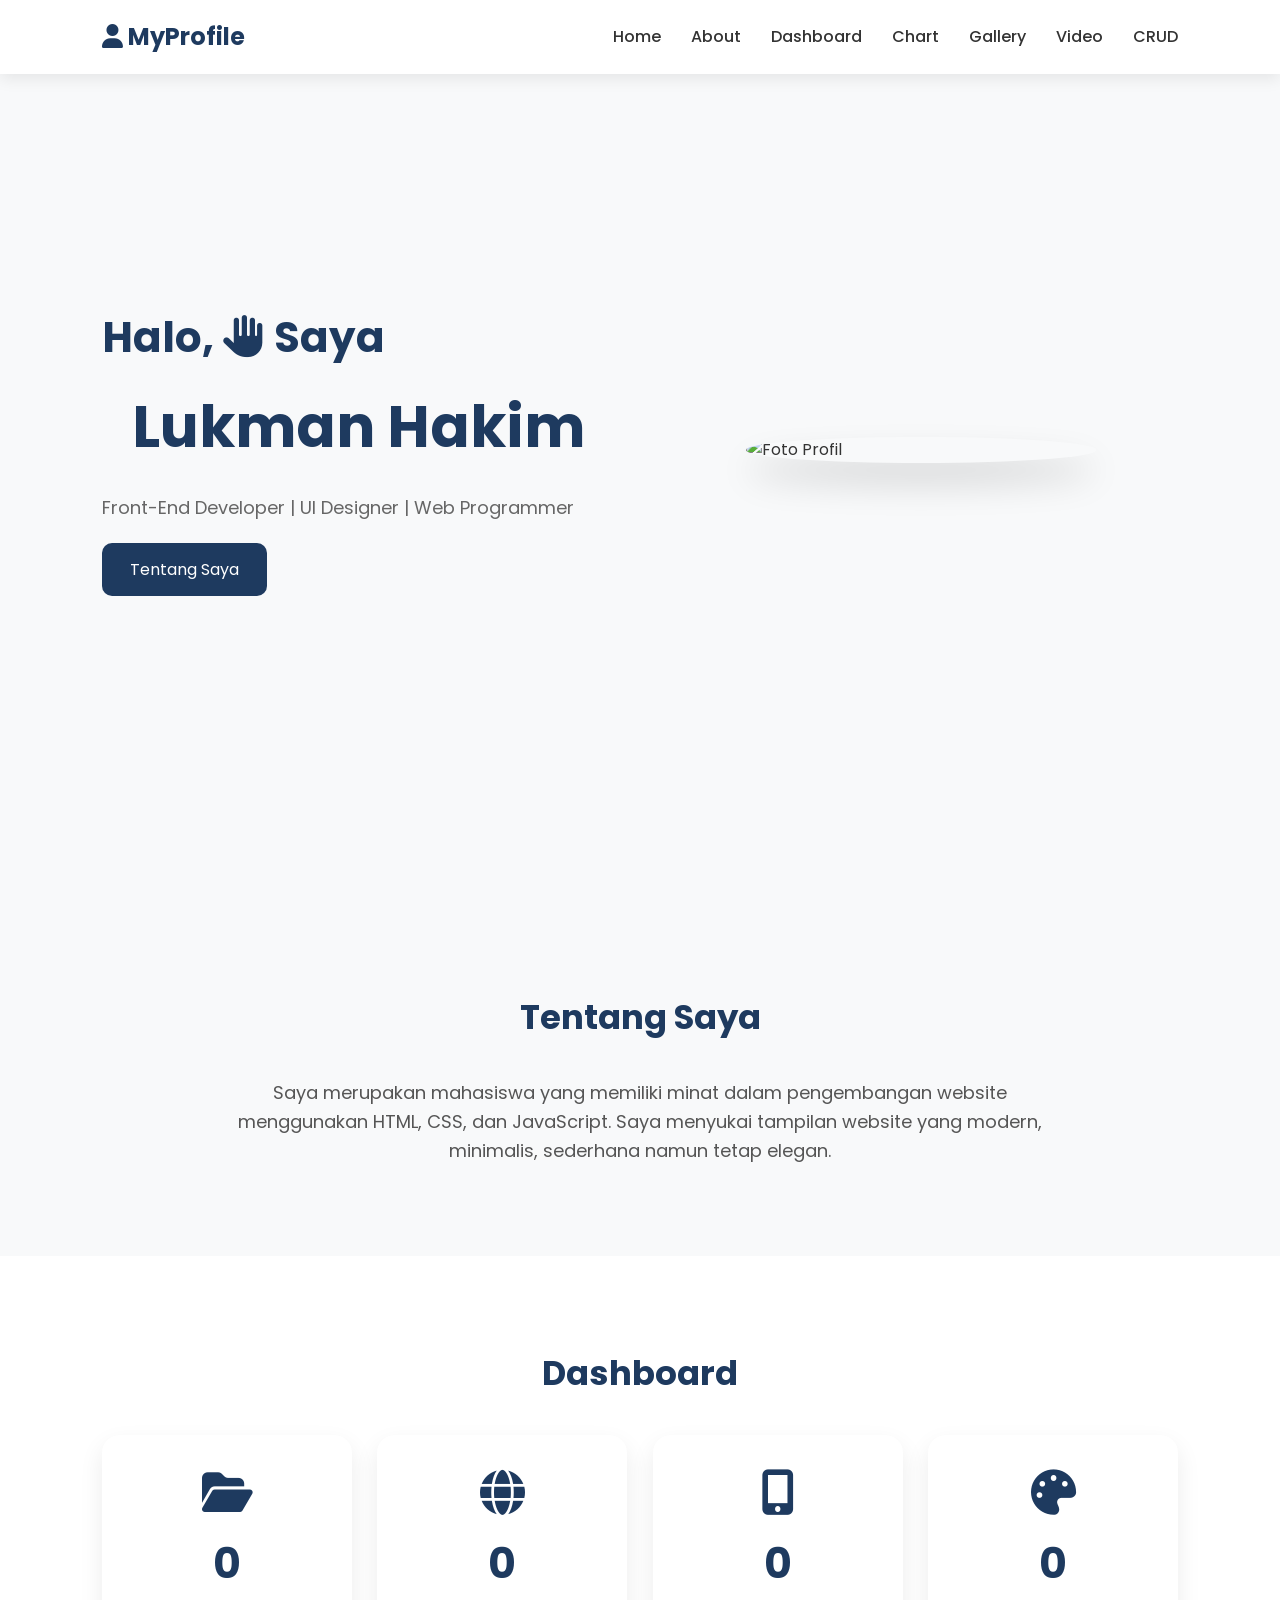
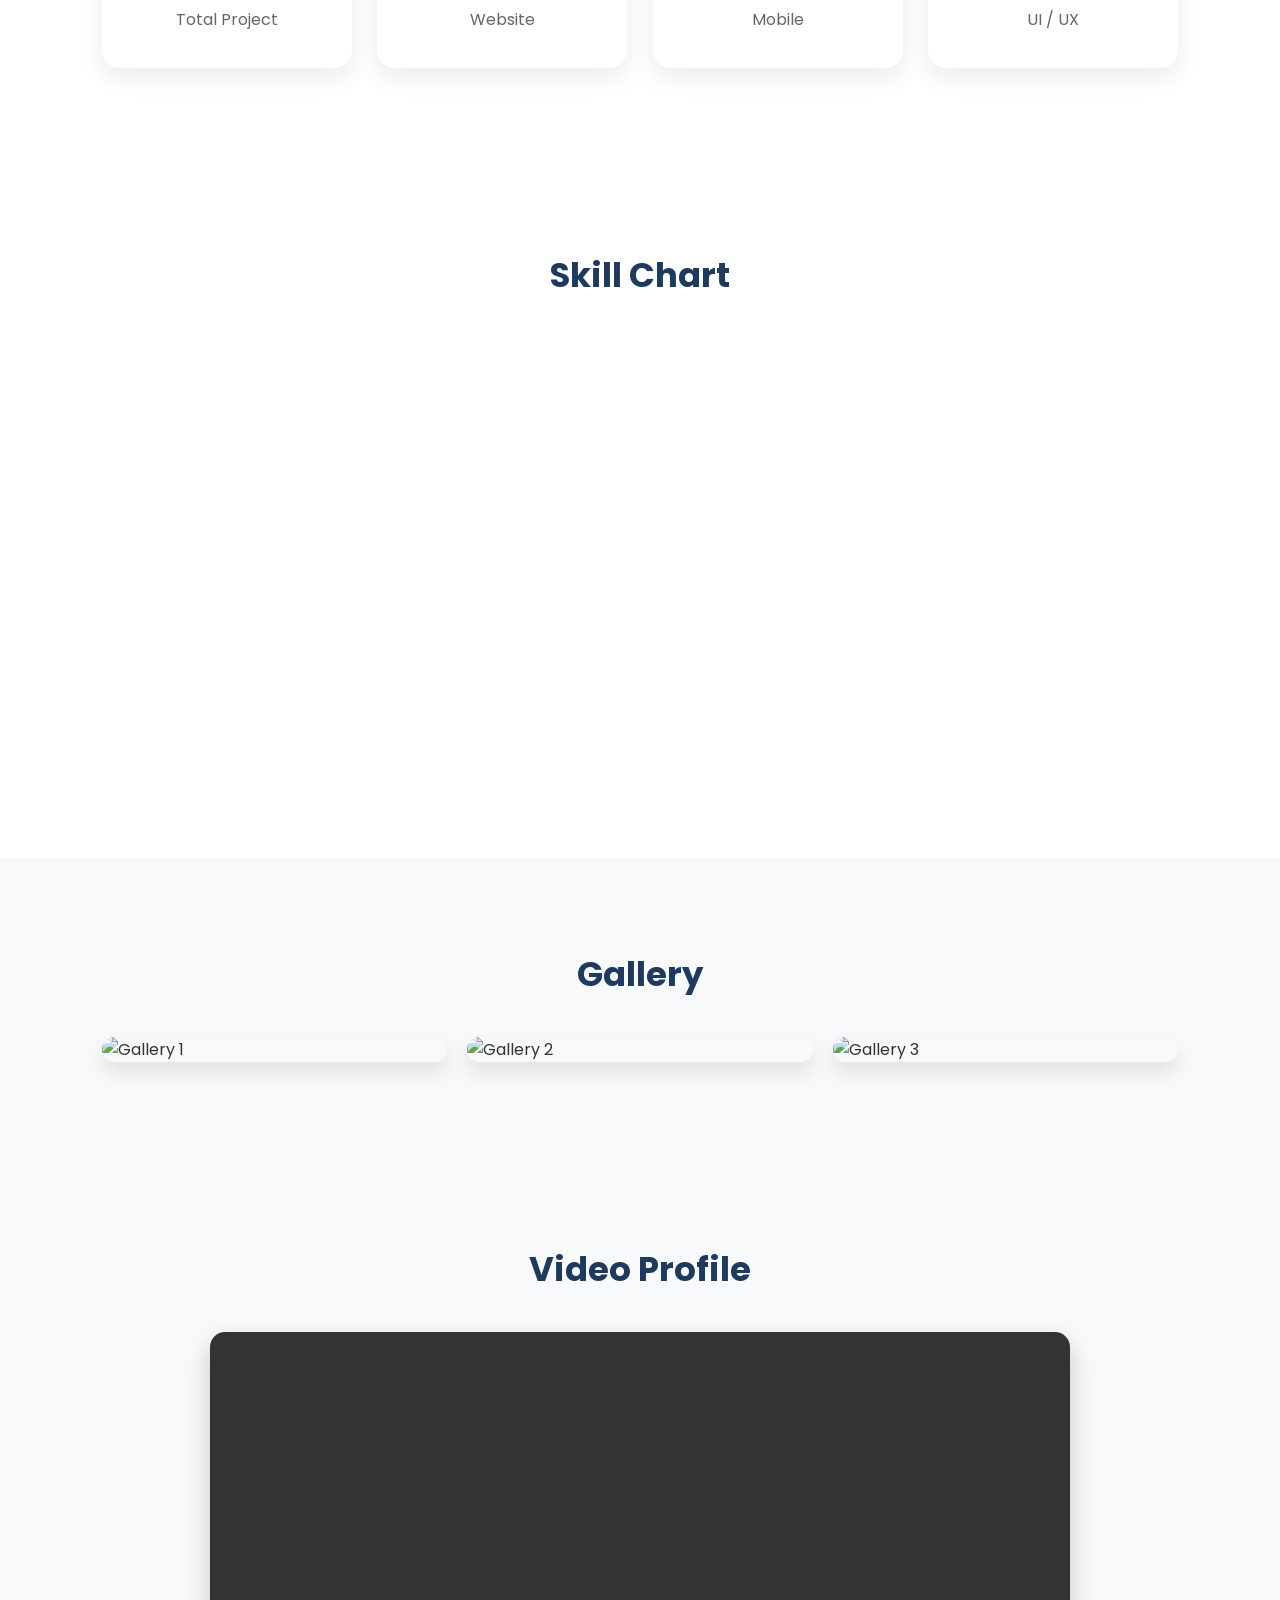
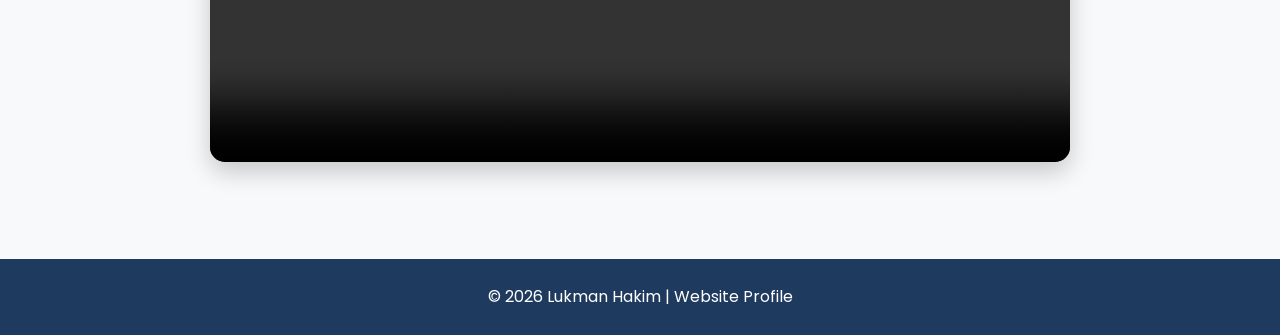
==== index.html @ d96bf718 "perubahan 2" ====
<!doctype html>
<html lang="id">
  <head>
    <meta charset="UTF-8" />
    <meta name="viewport" content="width=device-width, initial-scale=1.0" />

    <title>Website Profile | Lukman Hakim</title>

    <!-- Google Font -->
    <link href="https://fonts.googleapis.com/css2?family=Poppins:wght@300;400;500;600;700&display=swap" rel="stylesheet" />

    <!-- Font Awesome -->
    <link rel="stylesheet" href="https://cdnjs.cloudflare.com/ajax/libs/font-awesome/6.5.2/css/all.min.css" />

    <!-- CSS -->
    <link rel="stylesheet" href="css/style.css" />

    <!-- AOS CSS -->
    <link rel="stylesheet" href="https://unpkg.com/aos@2.3.4/dist/aos.css" />
  </head>

  <body>
    <!-- ================= NAVBAR ================= -->

    <header>
      <nav class="navbar">
        <div class="logo">
          <h2>
            <i class="fa-solid fa-user"></i>
            MyProfile
          </h2>
        </div>

        <ul class="menu">
          <li><a href="#home">Home</a></li>
          <li><a href="#about">About</a></li>
          <li><a href="#dashboard">Dashboard</a></li>
          <li><a href="#chart">Chart</a></li>
          <li><a href="#gallery">Gallery</a></li>
          <li><a href="#video">Video</a></li>
          <li><a href="crud.html">CRUD</a></li>
        </ul>
      </nav>
    </header>

    <!-- ================= HERO ================= -->

    <section id="home" class="hero">
      <div class="hero-text" data-aos="fade-right">
        <h1>
          Halo,
          <i class="fa-solid fa-hand"></i>
          Saya
        </h1>

        <h2>Lukman Hakim</h2>

        <p>Front-End Developer | UI Designer | Web Programmer</p>

        <a href="#about" class="btn"> Tentang Saya </a>
      </div>

      <div class="hero-image" data-aos="fade-left">
        <img src="img/profile.jpg" alt="Foto Profil" />
      </div>
    </section>

    <!-- ================= ABOUT ================= -->

    <section id="about" class="about" data-aos="fade-up">
      <h2>Tentang Saya</h2>

      <p>Saya merupakan mahasiswa yang memiliki minat dalam pengembangan website menggunakan HTML, CSS, dan JavaScript. Saya menyukai tampilan website yang modern, minimalis, sederhana namun tetap elegan.</p>
    </section>

    <!-- ================= DASHBOARD ================= -->

    <section id="dashboard" class="dashboard">
      <h2 data-aos="fade-up">Dashboard</h2>

      <div class="card-container">
        <div class="card" data-aos="flip-left" data-aos-delay="100">
          <i class="fa-solid fa-folder-open"></i>

          <h3 id="totalProject">0</h3>

          <p>Total Project</p>
        </div>

        <div class="card" data-aos="flip-left" data-aos-delay="200">
          <i class="fa-solid fa-globe"></i>

          <h3 id="websiteProject">0</h3>

          <p>Website</p>
        </div>

        <div class="card" data-aos="flip-left" data-aos-delay="300">
          <i class="fa-solid fa-mobile-screen-button"></i>

          <h3 id="mobileProject">0</h3>

          <p>Mobile</p>
        </div>

        <div class="card" data-aos="flip-left" data-aos-delay="400">
          <i class="fa-solid fa-palette"></i>

          <h3 id="uiuxProject">0</h3>

          <p>UI / UX</p>
        </div>
      </div>
    </section>

    <!-- ================= CHART ================= -->

    <section id="chart" class="chart" data-aos="zoom-in">
      <h2>Skill Chart</h2>

      <div class="chart-container">
        <canvas id="myChart"></canvas>
      </div>
    </section>

    <!-- ================= GALLERY ================= -->

    <section id="gallery" class="gallery" data-aos="fade-up">
      <h2>Gallery</h2>

      <div class="gallery-container">
        <img src="img/profile.jpg" alt="Gallery 1" data-aos="zoom-in" data-aos-delay="100" />

        <img src="img/profile.jpg" alt="Gallery 2" data-aos="zoom-in" data-aos-delay="250" />

        <img src="img/profile.jpg" alt="Gallery 3" data-aos="zoom-in" data-aos-delay="400" />
      </div>
    </section>

    <!-- ================= VIDEO ================= -->

    <section id="video" class="video" data-aos="fade-left">
      <h2>Video Profile</h2>

      <video controls>
        <source src="video/profile.mp4" type="video/mp4" />

        Browser Anda tidak mendukung video.
      </video>
    </section>

    <!-- ================= FOOTER ================= -->

    <footer>
      <p>© 2026 Lukman Hakim | Website Profile</p>
    </footer>

    <!-- ================= JAVASCRIPT ================= -->

    <!-- Chart.js -->
    <script src="https://cdn.jsdelivr.net/npm/chart.js"></script>

    <!-- Chart -->
    <script src="js/chart.js"></script>

    <!-- App -->
    <script src="js/app.js"></script>

    <!-- AOS -->
    <script src="https://unpkg.com/aos@2.3.4/dist/aos.js"></script>

    <script>
      AOS.init({
        duration: 1000,

        once: true,

        offset: 120,

        easing: "ease-in-out",
      });
    </script>
  </body>
</html>
---- css/style.css ----
/* ==========================================
   GOOGLE FONT : POPPINS
========================================== */

/* ===========================
   RESET
=========================== */

* {
  margin: 0;
  padding: 0;
  box-sizing: border-box;
  font-family: "Poppins", sans-serif;
}

html {
  scroll-behavior: smooth;
}

body {
  background: #f8f9fa;
  color: #333;
  line-height: 1.6;
}

img {
  max-width: 100%;
  display: block;
}

a {
  text-decoration: none;
}

ul {
  list-style: none;
}

/* ===========================
   NAVBAR
=========================== */

.navbar {
  position: fixed;
  top: 0;
  left: 0;

  width: 100%;

  display: flex;
  justify-content: space-between;
  align-items: center;

  padding: 18px 8%;

  background: #ffffff;

  box-shadow: 0 5px 15px rgba(0, 0, 0, 0.08);

  z-index: 999;
}

.logo h2 {
  color: #1e3a5f;
}

.menu {
  display: flex;
  gap: 30px;
}

.menu a {
  color: #333;
  font-weight: 500;
  transition: 0.3s;
}

.menu a:hover {
  color: #4f7cac;
}

/* ===========================
   HERO
=========================== */

.hero {
  min-height: 100vh;

  display: grid;
  grid-template-columns: repeat(2, 1fr);

  align-items: center;

  gap: 50px;

  padding: 120px 8%;
}

.hero h1 {
  color: #1e3a5f;
  font-size: 42px;
}

.hero h2 {
  font-size: 58px;
  margin: 10px 0;
}

.hero p {
  margin: 20px 0;
  color: #666;
  font-size: 18px;
}

.btn {
  display: inline-block;

  padding: 14px 28px;

  background: #1e3a5f;
  color: white;

  border-radius: 10px;

  transition: 0.3s;
}

.btn:hover {
  background: #4f7cac;
  transform: translateY(-3px);
}

.hero-image {
  display: flex;
  justify-content: center;
}

.hero-image img {
  width: 350px;
  border-radius: 50%;

  box-shadow: 0 20px 35px rgba(0, 0, 0, 0.15);
}

/* ===========================
   SECTION
=========================== */

section {
  padding: 90px 8%;
}

section h2 {
  text-align: center;
  color: #1e3a5f;
  margin-bottom: 35px;
  font-size: 34px;
}

/* ===========================
   DASHBOARD
=========================== */

.dashboard {
  background: #ffffff;
}

.card-container {
  display: grid;

  grid-template-columns: repeat(4, 1fr);

  gap: 25px;
}

.card {
  background: #ffffff;

  padding: 35px;

  text-align: center;

  border-radius: 18px;

  box-shadow: 0 10px 25px rgba(0, 0, 0, 0.08);

  transition: 0.3s;
}

.card:hover {
  transform: translateY(-8px);
}

.card h3 {
  font-size: 42px;

  color: #1e3a5f;
}

.card p {
  margin-top: 10px;

  color: #666;
}

@media (max-width: 900px) {
  .card-container {
    grid-template-columns: repeat(2, 1fr);
  }
}

@media (max-width: 600px) {
  .card-container {
    grid-template-columns: 1fr;
  }
}

/* ===========================
   ABOUT
=========================== */

.about {
  text-align: center;
}

.about p {
  max-width: 850px;
  margin: auto;

  font-size: 18px;
  color: #555;
}

/* ===========================
   GALLERY
=========================== */

.gallery-container {
  display: grid;
  grid-template-columns: repeat(3, 1fr);

  gap: 20px;
}

.gallery-container img {
  border-radius: 15px;

  cursor: pointer;

  transition: 0.3s;

  box-shadow: 0 10px 20px rgba(0, 0, 0, 0.1);
}

.gallery-container img:hover {
  transform: scale(1.05);
}

/* ===========================
   VIDEO
=========================== */

.video {
  text-align: center;
}

.video video {
  width: 80%;

  border-radius: 15px;

  box-shadow: 0 10px 25px rgba(0, 0, 0, 0.2);
}

/* ===========================
   CHART
=========================== */

.chart {
  background: white;
  text-align: center;
}

.chart-container {
  width: 100%;
  max-width: 800px;
  height: 400px;
  margin: 30px auto;
}

.chart canvas {
  width: 100% !important;
  height: 100% !important;
}

/* ===========================
   FOOTER
=========================== */

footer {
  background: #1e3a5f;
  color: white;

  text-align: center;

  padding: 25px;
}

/* ======================================
   CRUD
====================================== */

.crud-container {
  width: 90%;
  max-width: 1200px;

  margin: 120px auto 60px;
}

.crud-container h1 {
  text-align: center;

  color: #1e3a5f;

  margin-bottom: 35px;
}

/* FORM */

#projectForm {
  display: grid;

  grid-template-columns: repeat(2, 1fr);

  gap: 20px;

  background: white;

  padding: 25px;

  border-radius: 15px;

  margin-bottom: 30px;

  box-shadow: 0 10px 20px rgba(0, 0, 0, 0.08);
}

#projectForm input,
#projectForm select {
  padding: 12px;

  border: 1px solid #ddd;

  border-radius: 8px;

  outline: none;
}

#projectForm input:focus,
#projectForm select:focus {
  border-color: #4f7cac;
}

#projectForm button {
  grid-column: span 2;

  padding: 14px;

  border: none;

  background: #1e3a5f;

  color: white;

  border-radius: 8px;

  cursor: pointer;

  transition: 0.3s;
}

#projectForm button:hover {
  background: #4f7cac;
}

/* SEARCH */

#search {
  width: 100%;

  padding: 12px;

  margin-bottom: 20px;

  border-radius: 8px;

  border: 1px solid #ddd;
}

/* TABLE */

table {
  width: 100%;

  border-collapse: collapse;

  background: white;

  overflow: hidden;

  border-radius: 15px;

  box-shadow: 0 10px 20px rgba(0, 0, 0, 0.08);
}

table th {
  background: #1e3a5f;
  color: white;

  padding: 15px;
}

table td {
  padding: 14px;

  border-bottom: 1px solid #eee;

  text-align: center;
}

table tr:hover {
  background: #f7f7f7;
}

/* BUTTON */

.edit,
.delete {
  border: none;

  padding: 8px 12px;

  color: white;

  border-radius: 6px;

  cursor: pointer;

  transition: 0.3s;
}

.edit {
  background: #4f7cac;
  margin-right: 5px;
}

.edit:hover {
  background: #355d8d;
}

.delete {
  background: #dc3545;
}

.delete:hover {
  background: #b52a37;
}

/* ===========================
   RESPONSIVE
=========================== */

@media (max-width: 900px) {
  .hero {
    grid-template-columns: 1fr;
    text-align: center;
  }

  .hero-image {
    margin-top: 40px;
  }

  .gallery-container {
    grid-template-columns: repeat(2, 1fr);
  }

  .video video {
    width: 100%;
  }

  #projectForm {
    grid-template-columns: 1fr;
  }

  #projectForm button {
    grid-column: span 1;
  }
}

@media (max-width: 600px) {
  .menu {
    display: none;
  }

  .gallery-container {
    grid-template-columns: 1fr;
  }

  .hero h1 {
    font-size: 32px;
  }

  .hero h2 {
    font-size: 44px;
  }

  table {
    display: block;
    overflow-x: auto;
  }
}
.card i {
  font-size: 45px;
  color: #1e3a5f;
  margin-bottom: 15px;
}
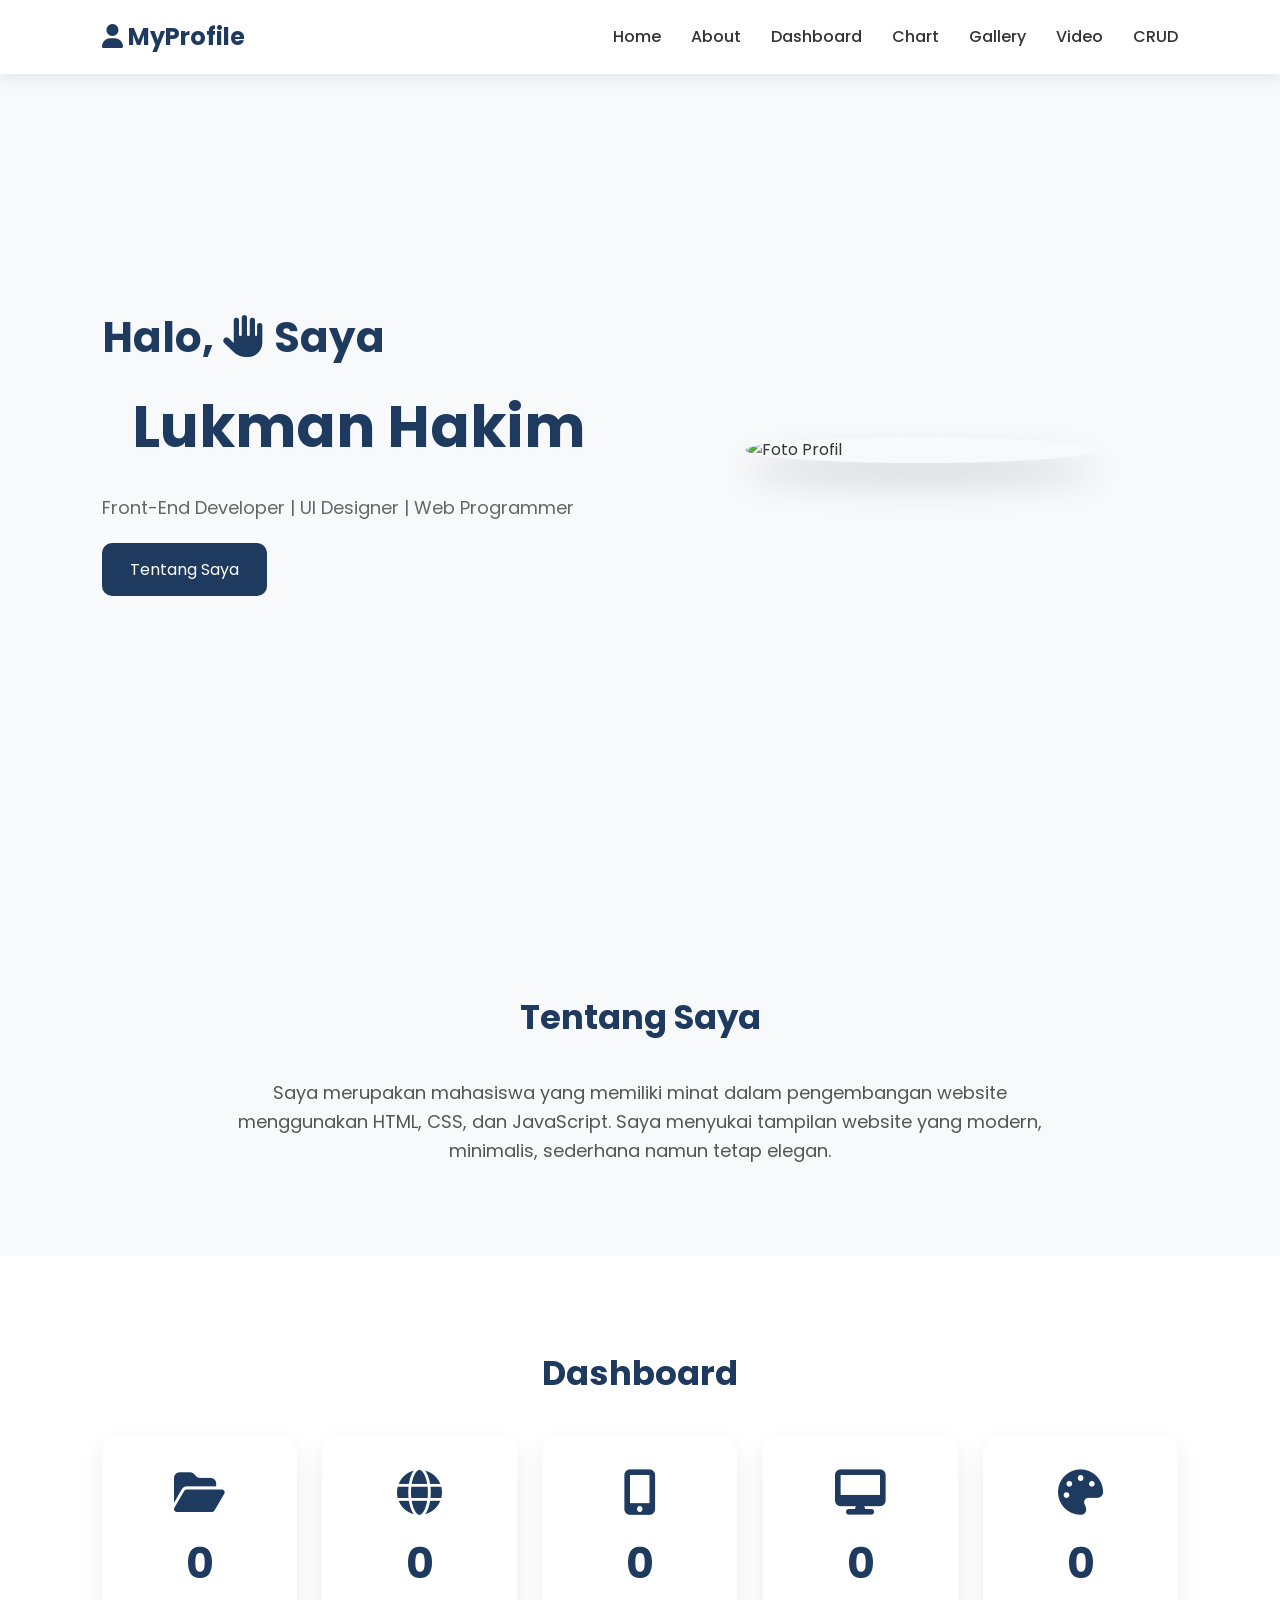
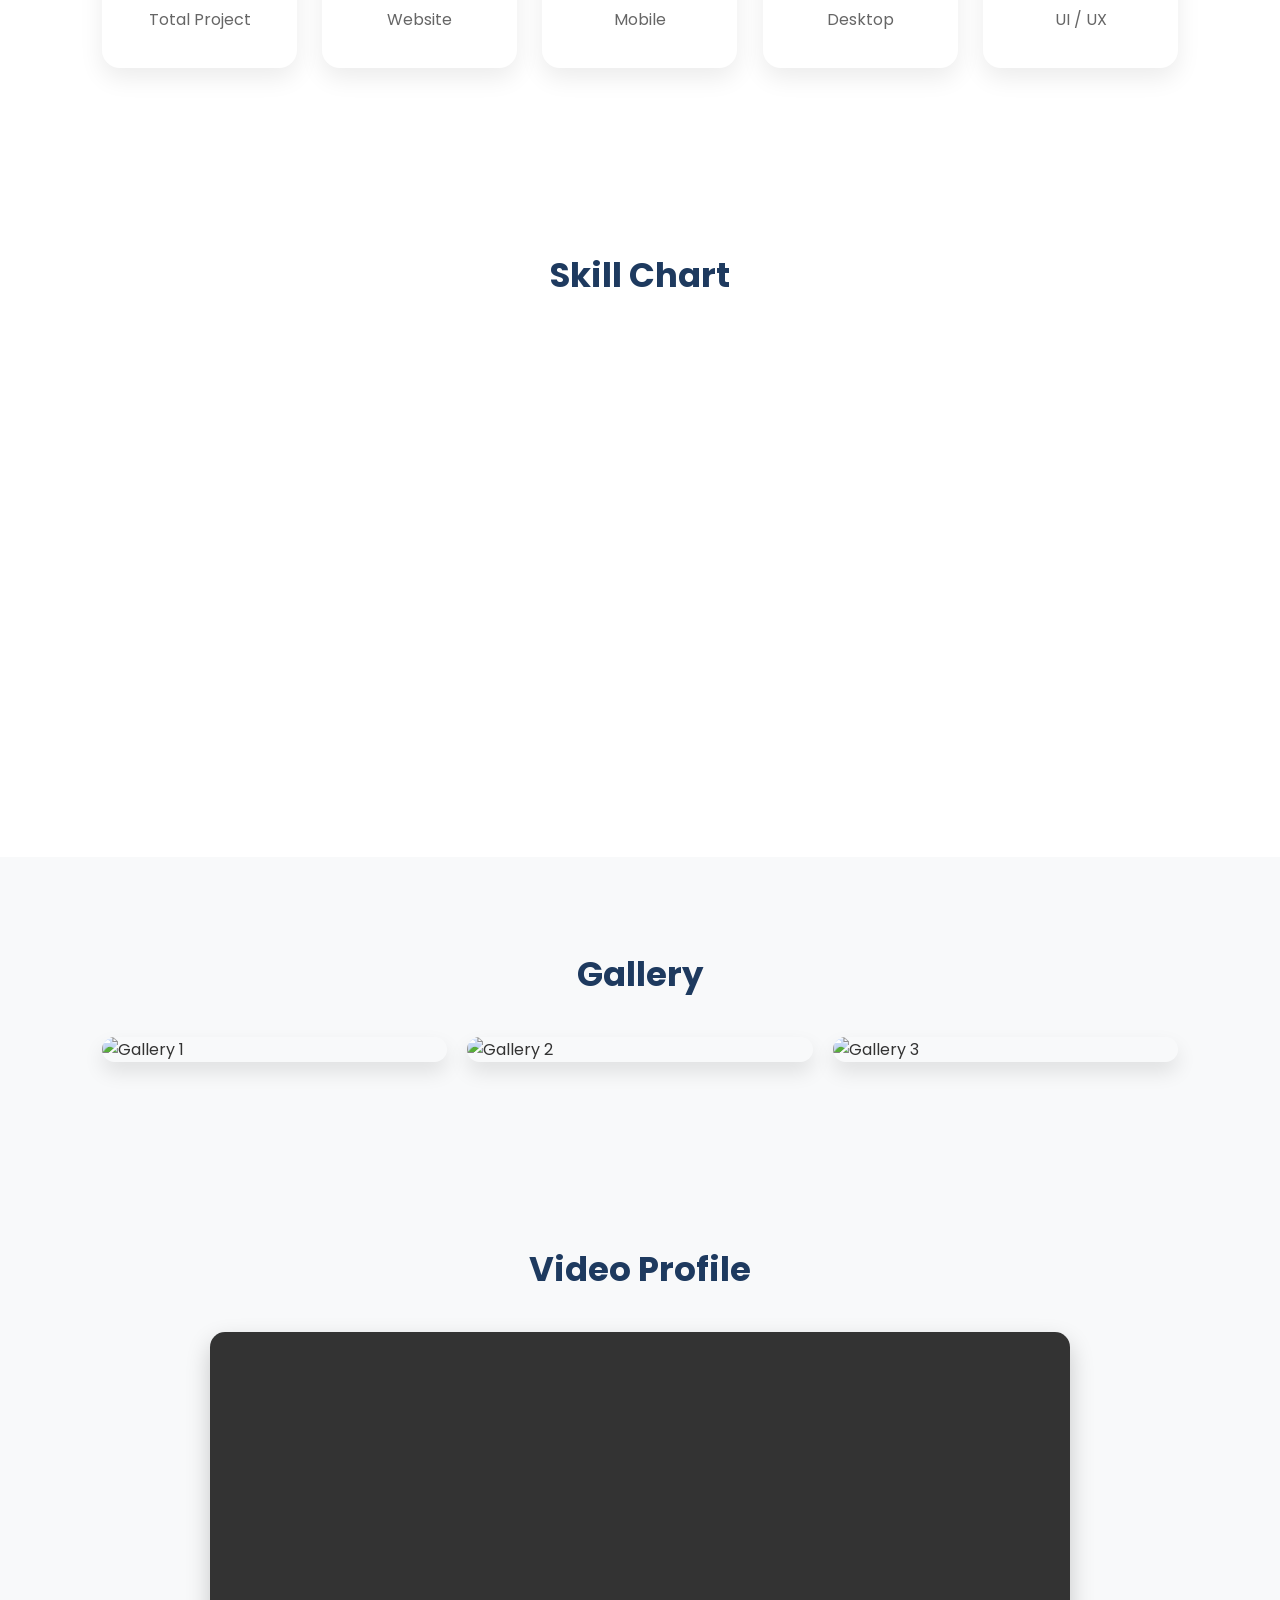
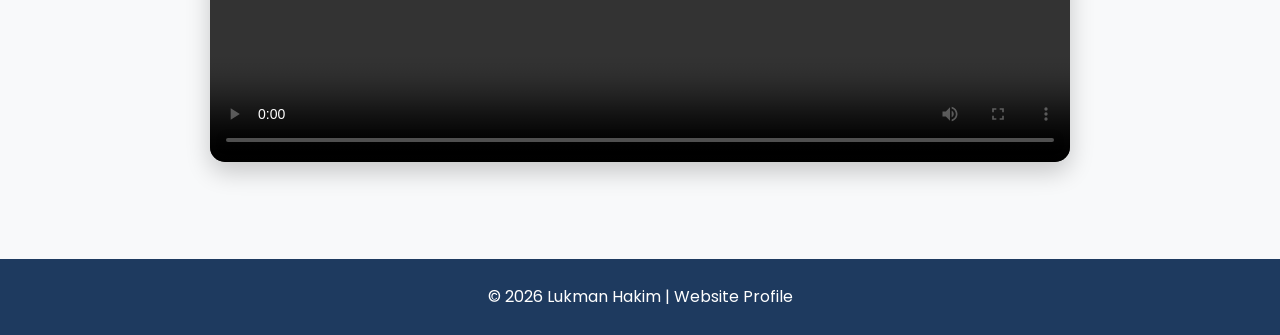
==== commit bd2f8c0c: "perubahan 3" ====
--- a/index.html
+++ b/index.html
@@ -81,33 +81,31 @@
       <div class="card-container">
         <div class="card" data-aos="flip-left" data-aos-delay="100">
           <i class="fa-solid fa-folder-open"></i>
-
           <h3 id="totalProject">0</h3>
-
           <p>Total Project</p>
         </div>
 
         <div class="card" data-aos="flip-left" data-aos-delay="200">
           <i class="fa-solid fa-globe"></i>
-
           <h3 id="websiteProject">0</h3>
-
           <p>Website</p>
         </div>
 
         <div class="card" data-aos="flip-left" data-aos-delay="300">
           <i class="fa-solid fa-mobile-screen-button"></i>
-
           <h3 id="mobileProject">0</h3>
-
           <p>Mobile</p>
         </div>
 
         <div class="card" data-aos="flip-left" data-aos-delay="400">
+          <i class="fa-solid fa-desktop"></i>
+          <h3 id="desktopProject">0</h3>
+          <p>Desktop</p>
+        </div>
+
+        <div class="card" data-aos="flip-left" data-aos-delay="500">
           <i class="fa-solid fa-palette"></i>
-
           <h3 id="uiuxProject">0</h3>
-
           <p>UI / UX</p>
         </div>
       </div>
--- a/css/style.css
+++ b/css/style.css
@@ -167,9 +167,7 @@
 
 .card-container {
   display: grid;
-
-  grid-template-columns: repeat(4, 1fr);
-
+  grid-template-columns: repeat(auto-fit, minmax(180px, 1fr));
   gap: 25px;
 }
 
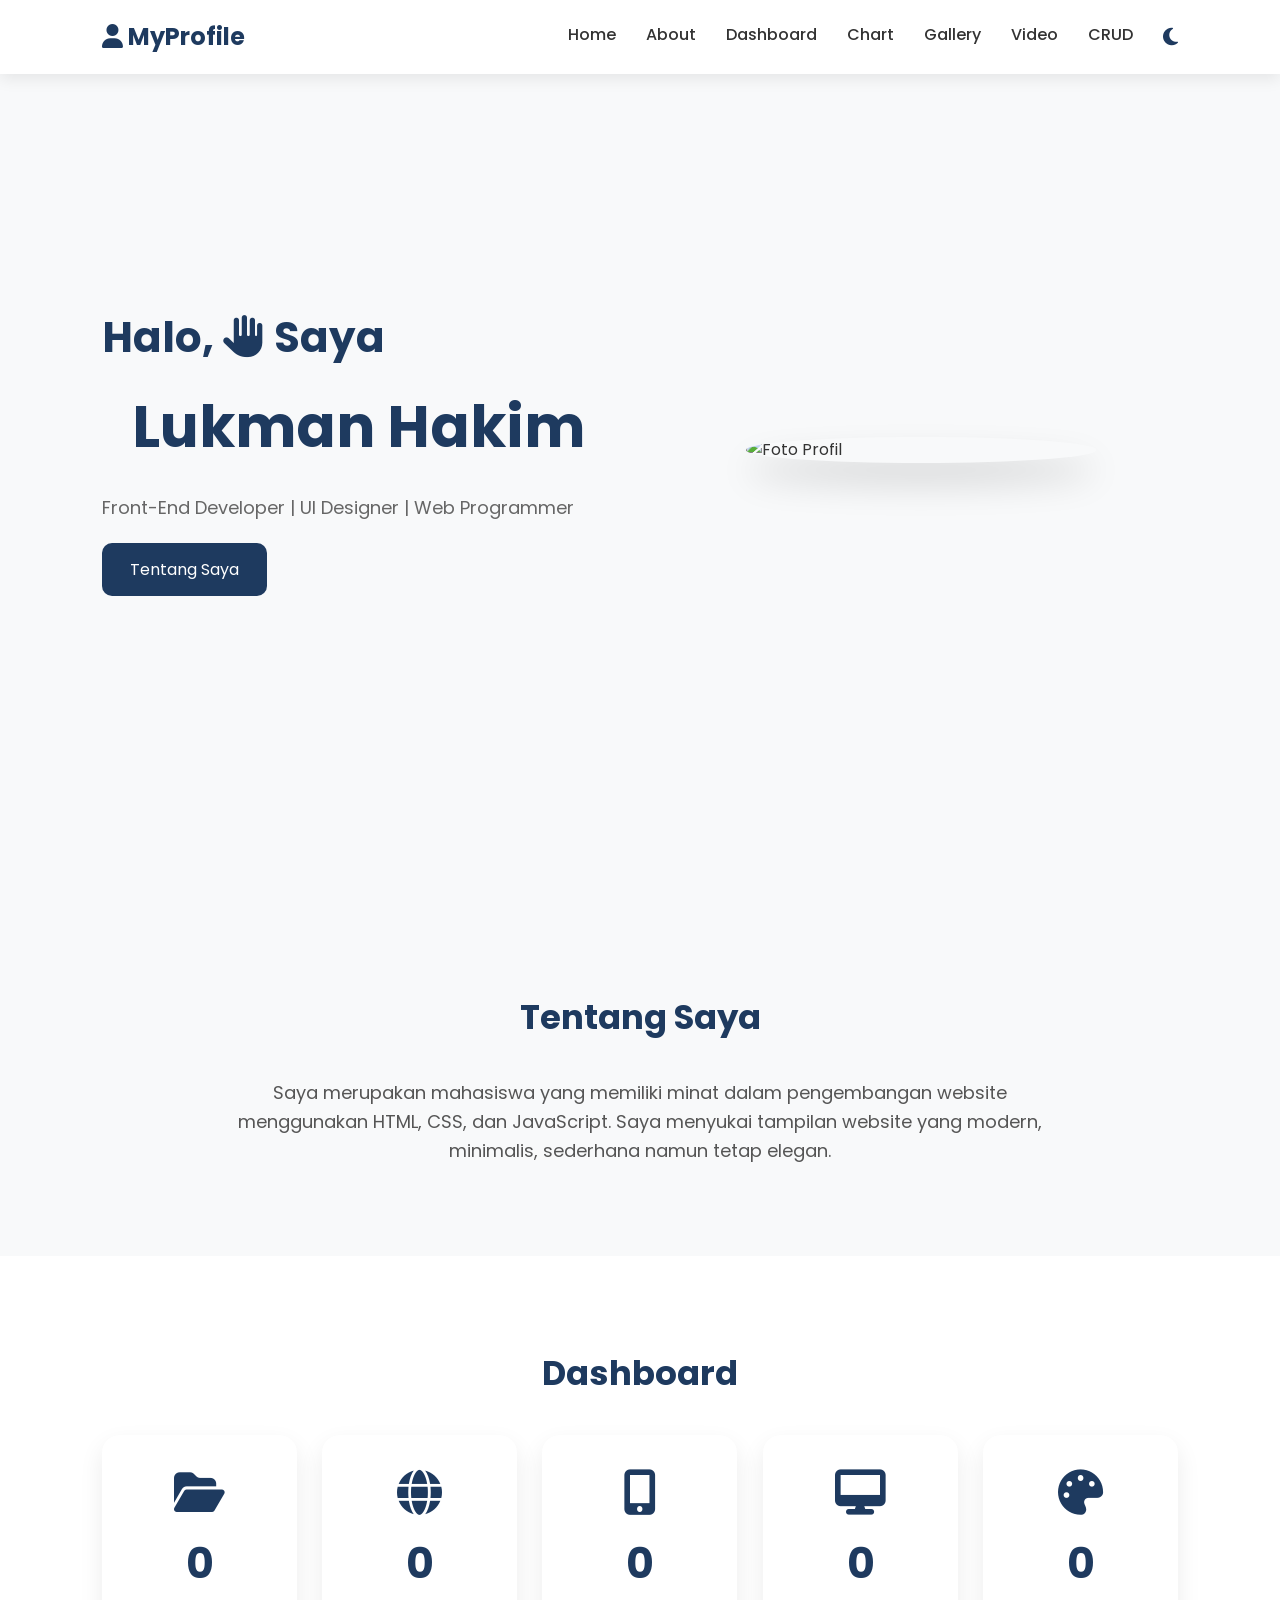
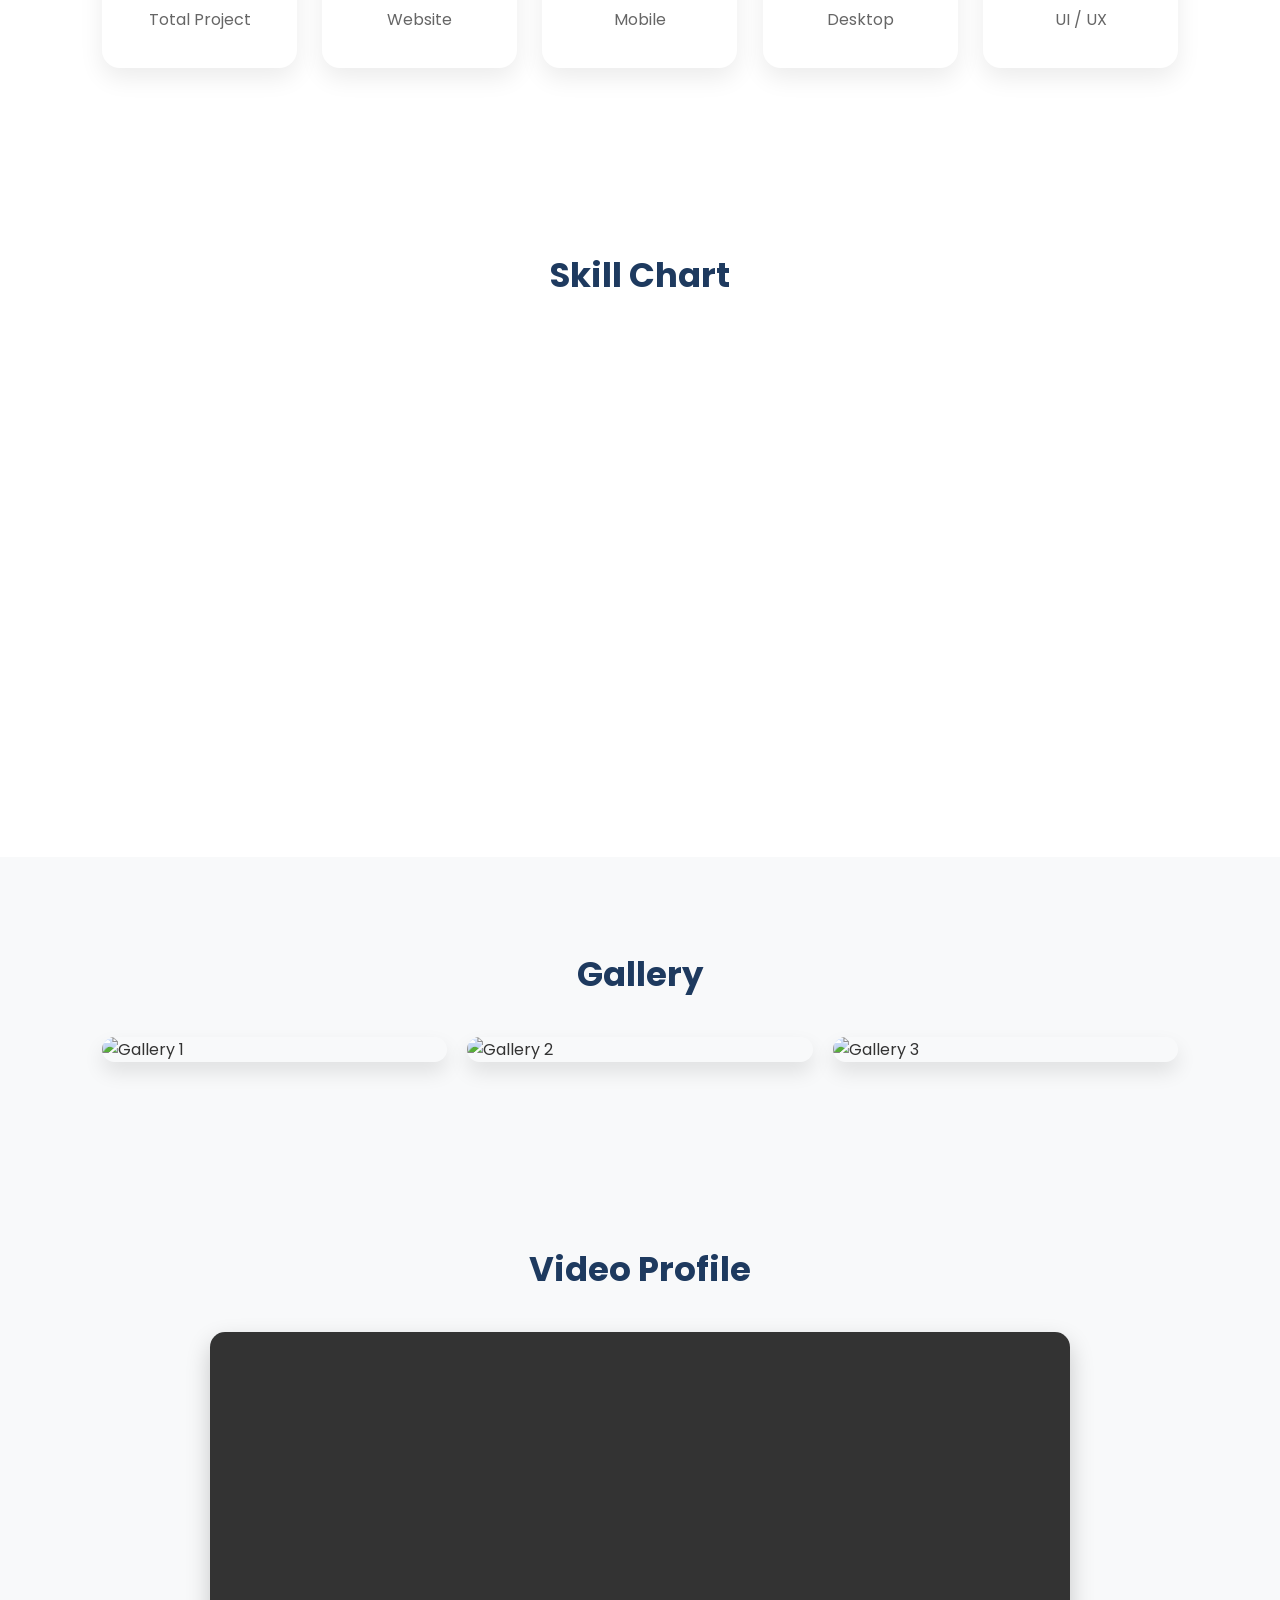
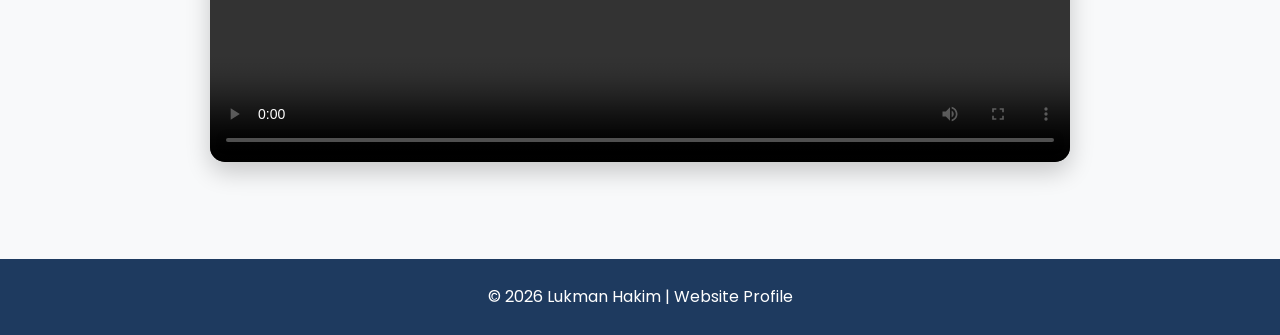
==== commit 5a568eab: "perubahan 4(add dark mode)" ====
--- a/index.html
+++ b/index.html
@@ -33,12 +33,24 @@
 
         <ul class="menu">
           <li><a href="#home">Home</a></li>
+
           <li><a href="#about">About</a></li>
+
           <li><a href="#dashboard">Dashboard</a></li>
+
           <li><a href="#chart">Chart</a></li>
+
           <li><a href="#gallery">Gallery</a></li>
+
           <li><a href="#video">Video</a></li>
+
           <li><a href="crud.html">CRUD</a></li>
+
+          <li>
+            <button id="themeToggle">
+              <i class="fa-solid fa-moon"></i>
+            </button>
+          </li>
         </ul>
       </nav>
     </header>
--- a/css/style.css
+++ b/css/style.css
@@ -74,6 +74,27 @@
   font-weight: 500;
   transition: 0.3s;
 }
+/*============================
+DARK MODE BUTTON
+=============================*/
+
+#themeToggle {
+  background: none;
+
+  border: none;
+
+  cursor: pointer;
+
+  font-size: 20px;
+
+  color: #1e3a5f;
+
+  transition: 0.3s;
+}
+
+#themeToggle:hover {
+  transform: rotate(25deg);
+}
 
 .menu a:hover {
   color: #4f7cac;
@@ -522,3 +543,86 @@
   color: #1e3a5f;
   margin-bottom: 15px;
 }
+
+/*============================
+DARK MODE
+=============================*/
+
+body.dark {
+  background: #121212;
+
+  color: #f5f5f5;
+}
+
+/* Navbar */
+
+body.dark .navbar {
+  background: #1e1e1e;
+}
+
+body.dark .menu a {
+  color: white;
+}
+
+body.dark .logo h2 {
+  color: white;
+}
+
+/* Card */
+
+body.dark .card {
+  background: #1e1e1e;
+
+  color: white;
+}
+
+body.dark .card p {
+  color: #ccc;
+}
+
+/* About */
+
+body.dark .about {
+  color: white;
+}
+
+body.dark .about p {
+  color: #ddd;
+}
+
+/* Chart */
+
+body.dark .chart {
+  background: #1e1e1e;
+}
+
+/* CRUD */
+
+body.dark table {
+  background: #1e1e1e;
+
+  color: white;
+}
+
+body.dark td {
+  border-color: #333;
+}
+
+body.dark #projectForm {
+  background: #1e1e1e;
+}
+
+body.dark input,
+body.dark select {
+  background: #2a2a2a;
+
+  color: white;
+
+  border: 1px solid #444;
+}
+
+/* Footer */
+
+body.dark footer {
+  background: #000;
+}
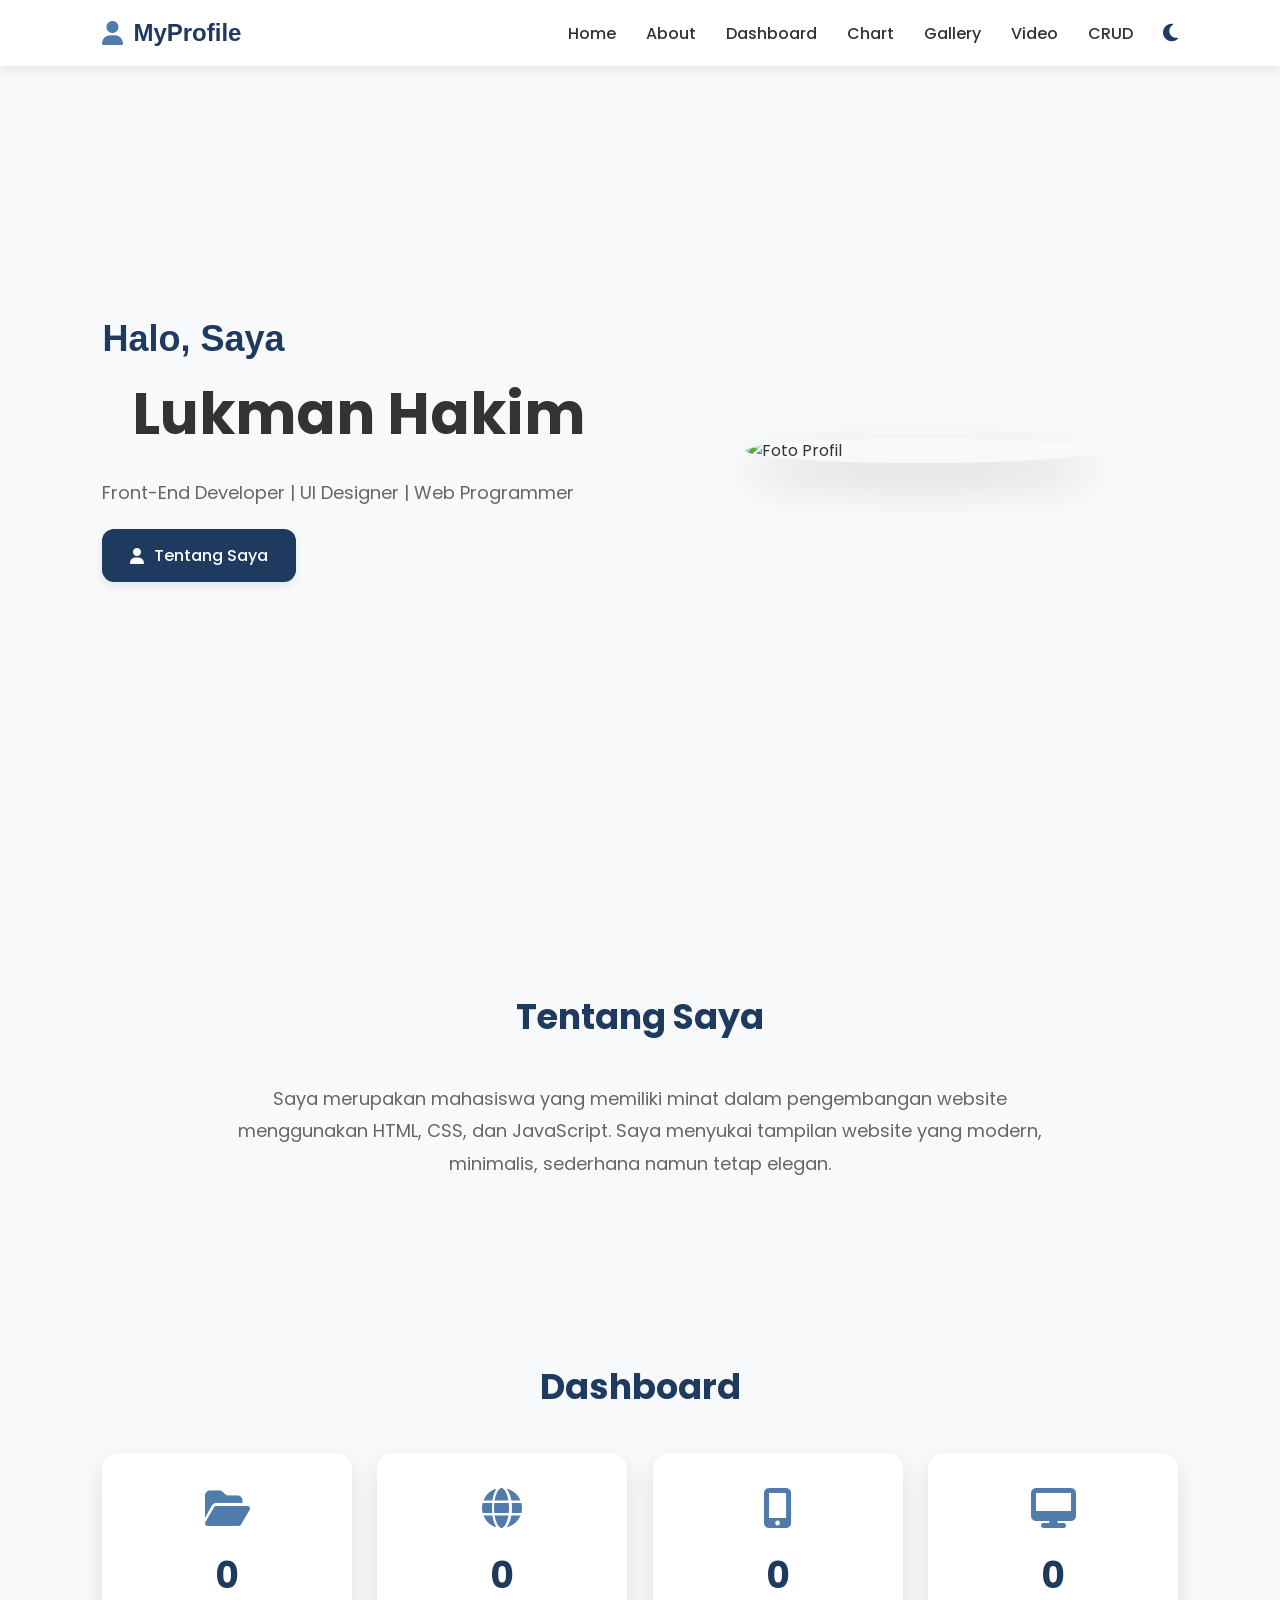
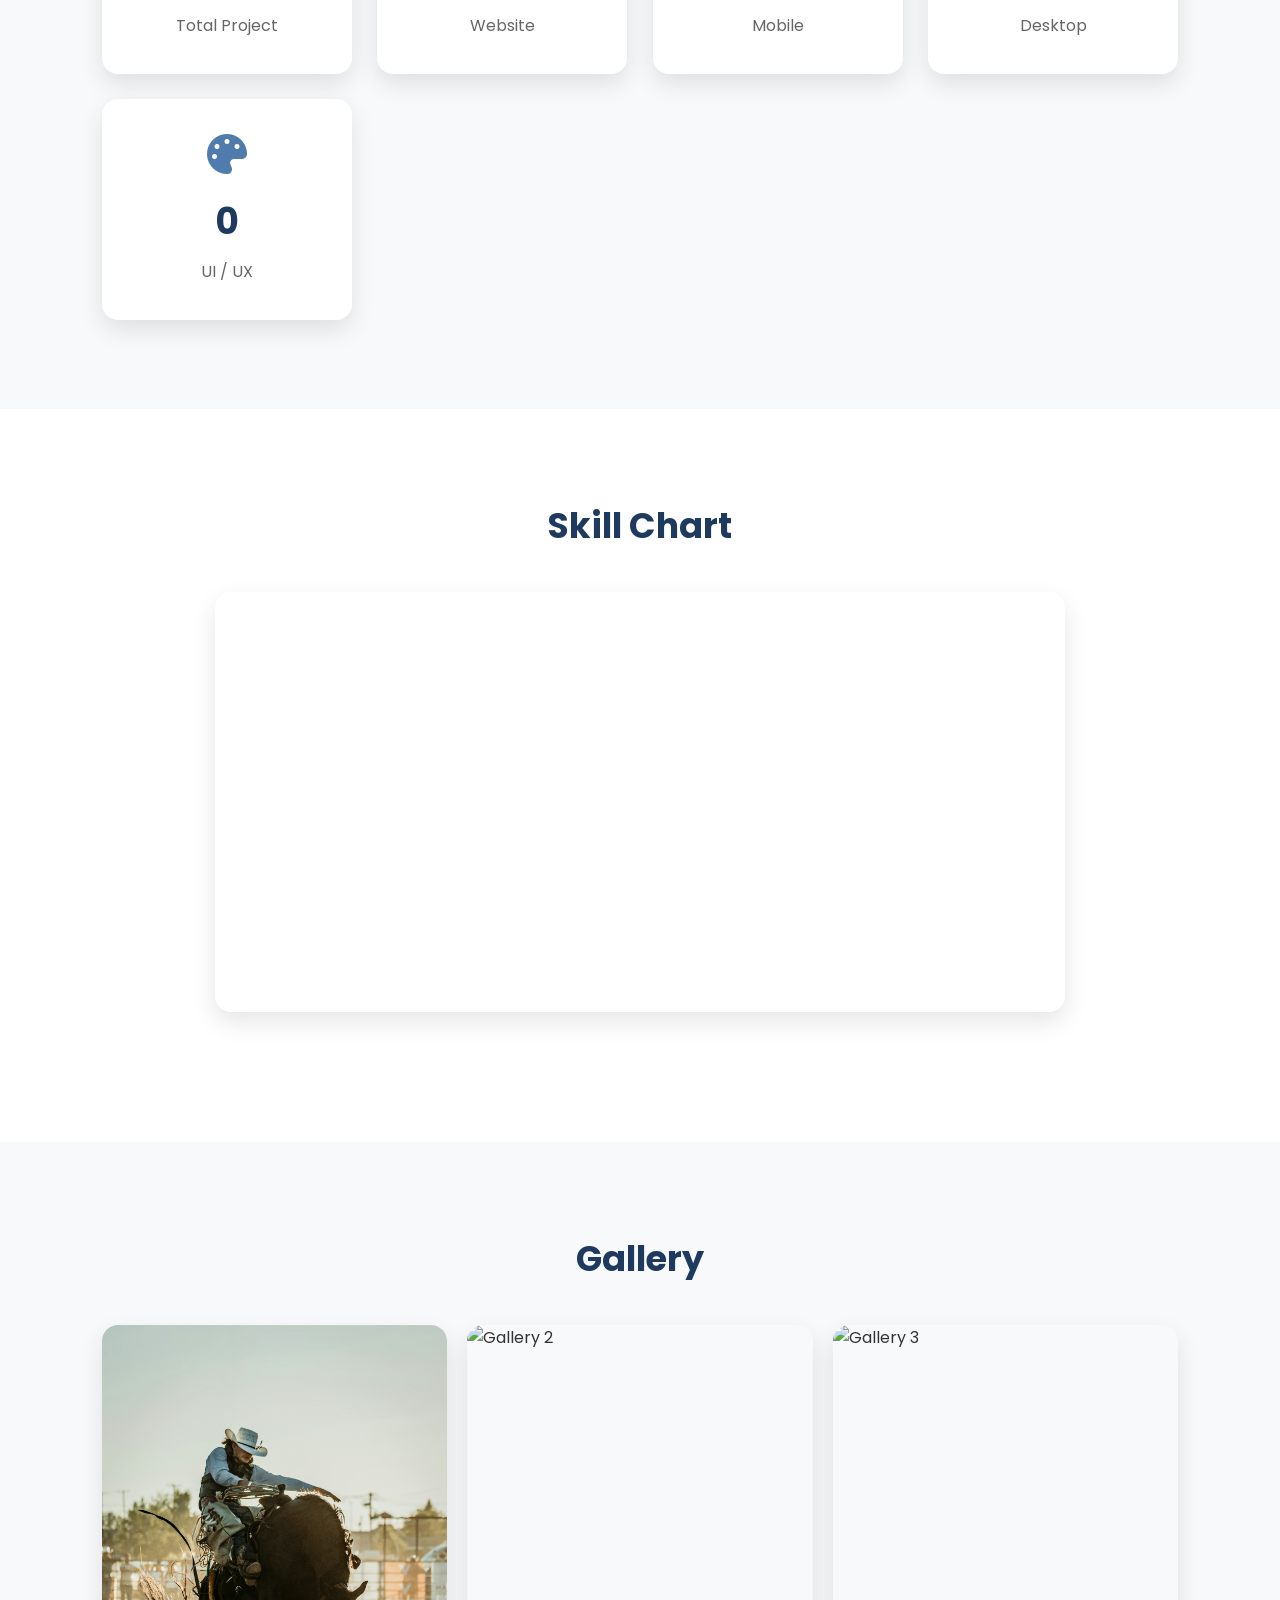
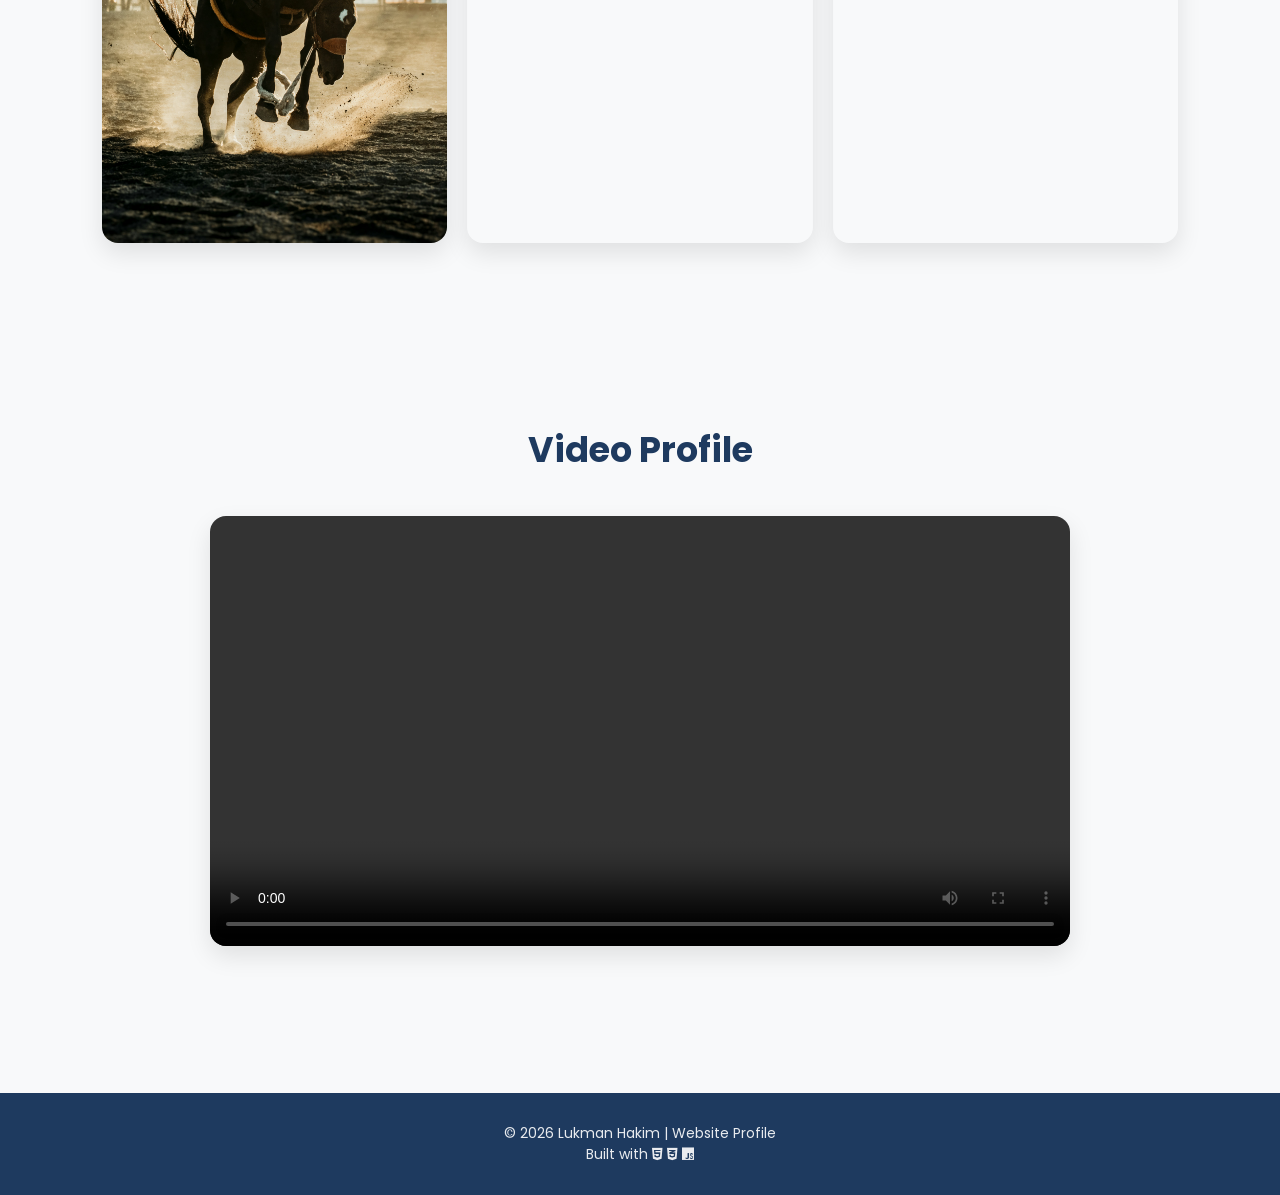
==== commit 560f8e6f: "perubahan 5(refactor file)" ====
--- a/index.html
+++ b/index.html
@@ -5,6 +5,8 @@
     <meta name="viewport" content="width=device-width, initial-scale=1.0" />
 
     <title>Website Profile | Lukman Hakim</title>
+    <!-- Favicon -->
+    <link rel="icon" href="img/favicon-32x32.png" type="image/png" />
 
     <!-- Google Font -->
     <link href="https://fonts.googleapis.com/css2?family=Poppins:wght@300;400;500;600;700&display=swap" rel="stylesheet" />
@@ -12,6 +14,7 @@
     <!-- Font Awesome -->
     <link rel="stylesheet" href="https://cdnjs.cloudflare.com/ajax/libs/font-awesome/6.5.2/css/all.min.css" />
 
+    <!-- CSS -->
     <!-- CSS -->
     <link rel="stylesheet" href="css/style.css" />
 
@@ -61,7 +64,7 @@
       <div class="hero-text" data-aos="fade-right">
         <h1>
           Halo,
-          <i class="fa-solid fa-hand"></i>
+          <!-- <i class="fa-solid fa-hand"></i> -->
           Saya
         </h1>
 
@@ -69,7 +72,10 @@
 
         <p>Front-End Developer | UI Designer | Web Programmer</p>
 
-        <a href="#about" class="btn"> Tentang Saya </a>
+        <a href="#about" class="btn">
+          <i class="fa-solid fa-user"></i>
+          Tentang Saya
+        </a>
       </div>
 
       <div class="hero-image" data-aos="fade-left">
@@ -139,11 +145,13 @@
       <h2>Gallery</h2>
 
       <div class="gallery-container">
-        <img src="img/profile.jpg" alt="Gallery 1" data-aos="zoom-in" data-aos-delay="100" />
-
-        <img src="img/profile.jpg" alt="Gallery 2" data-aos="zoom-in" data-aos-delay="250" />
-
-        <img src="img/profile.jpg" alt="Gallery 3" data-aos="zoom-in" data-aos-delay="400" />
+        <img src="img/gambar1.jpg" alt="Gallery 1" data-aos="zoom-in" data-aos-delay="100" />
+
+        <img src="img/gambar2.jpg" alt="Gallery 2" data-aos="zoom-in" data-aos-delay="250" />
+
+        <img src="img/gambar3.jpg" alt="Gallery 3" data-aos="zoom-in" data-aos-delay="400" />
+
+        <!-- <img src="img/gambar4.jpg" alt="Gallery 4" data-aos="zoom-in" data-aos-delay="550" /> -->
       </div>
     </section>
 
@@ -152,7 +160,7 @@
     <section id="video" class="video" data-aos="fade-left">
       <h2>Video Profile</h2>
 
-      <video controls>
+      <video controls preload="metadata">
         <source src="video/profile.mp4" type="video/mp4" />
 
         Browser Anda tidak mendukung video.
@@ -163,18 +171,28 @@
 
     <footer>
       <p>© 2026 Lukman Hakim | Website Profile</p>
+
+      <p>
+        Built with
+
+        <i class="fa-brands fa-html5"></i>
+
+        <i class="fa-brands fa-css3-alt"></i>
+
+        <i class="fa-brands fa-js"></i>
+      </p>
     </footer>
 
     <!-- ================= JAVASCRIPT ================= -->
 
     <!-- Chart.js -->
-    <script src="https://cdn.jsdelivr.net/npm/chart.js"></script>
+    <script defer src="https://cdn.jsdelivr.net/npm/chart.js"></script>
 
     <!-- Chart -->
-    <script src="js/chart.js"></script>
+    <script defer src="js/chart.js"></script>
 
     <!-- App -->
-    <script src="js/app.js"></script>
+    <script defer src="js/app.js"></script>
 
     <!-- AOS -->
     <script src="https://unpkg.com/aos@2.3.4/dist/aos.js"></script>
--- a/css/style.css
+++ b/css/style.css
@@ -1,6 +1,20 @@
-/* ==========================================
-   GOOGLE FONT : POPPINS
-========================================== */
+@import url("variables.css");
+
+@import url("navbar.css");
+
+@import url("hero.css");
+
+@import url("dashboard.css");
+
+@import url("section.css");
+
+@import url("crud.css");
+
+@import url("darkmode.css");
+
+@import url("animation.css");
+
+@import url("responsive.css");
 
 /* ===========================
    RESET
@@ -8,8 +22,11 @@
 
 * {
   margin: 0;
+
   padding: 0;
+
   box-sizing: border-box;
+
   font-family: "Poppins", sans-serif;
 }
 
@@ -18,13 +35,14 @@
 }
 
 body {
-  background: #f8f9fa;
-  color: #333;
-  line-height: 1.6;
+  background: var(--background);
+
+  color: var(--text);
 }
 
 img {
   max-width: 100%;
+
   display: block;
 }
 
@@ -36,593 +54,16 @@
   list-style: none;
 }
 
-/* ===========================
-   NAVBAR
-=========================== */
-
-.navbar {
-  position: fixed;
-  top: 0;
-  left: 0;
-
-  width: 100%;
-
-  display: flex;
-  justify-content: space-between;
-  align-items: center;
-
-  padding: 18px 8%;
-
-  background: #ffffff;
-
-  box-shadow: 0 5px 15px rgba(0, 0, 0, 0.08);
-
-  z-index: 999;
-}
-
-.logo h2 {
-  color: #1e3a5f;
-}
-
-.menu {
-  display: flex;
-  gap: 30px;
-}
-
-.menu a {
-  color: #333;
-  font-weight: 500;
-  transition: 0.3s;
-}
-/*============================
-DARK MODE BUTTON
-=============================*/
-
-#themeToggle {
-  background: none;
-
-  border: none;
-
-  cursor: pointer;
-
-  font-size: 20px;
-
-  color: #1e3a5f;
-
-  transition: 0.3s;
-}
-
-#themeToggle:hover {
-  transform: rotate(25deg);
-}
-
-.menu a:hover {
-  color: #4f7cac;
-}
-
-/* ===========================
-   HERO
-=========================== */
-
-.hero {
-  min-height: 100vh;
-
-  display: grid;
-  grid-template-columns: repeat(2, 1fr);
-
-  align-items: center;
-
-  gap: 50px;
-
-  padding: 120px 8%;
-}
-
-.hero h1 {
-  color: #1e3a5f;
-  font-size: 42px;
-}
-
-.hero h2 {
-  font-size: 58px;
-  margin: 10px 0;
-}
-
-.hero p {
-  margin: 20px 0;
-  color: #666;
-  font-size: 18px;
-}
-
-.btn {
-  display: inline-block;
-
-  padding: 14px 28px;
-
-  background: #1e3a5f;
-  color: white;
-
-  border-radius: 10px;
-
-  transition: 0.3s;
-}
-
-.btn:hover {
-  background: #4f7cac;
-  transform: translateY(-3px);
-}
-
-.hero-image {
-  display: flex;
-  justify-content: center;
-}
-
-.hero-image img {
-  width: 350px;
-  border-radius: 50%;
-
-  box-shadow: 0 20px 35px rgba(0, 0, 0, 0.15);
-}
-
-/* ===========================
-   SECTION
-=========================== */
-
 section {
   padding: 90px 8%;
 }
 
 section h2 {
   text-align: center;
-  color: #1e3a5f;
-  margin-bottom: 35px;
-  font-size: 34px;
+
+  color: var(--primary);
+
+  margin-bottom: 40px;
+
+  font-size: 35px;
 }
-
-/* ===========================
-   DASHBOARD
-=========================== */
-
-.dashboard {
-  background: #ffffff;
-}
-
-.card-container {
-  display: grid;
-  grid-template-columns: repeat(auto-fit, minmax(180px, 1fr));
-  gap: 25px;
-}
-
-.card {
-  background: #ffffff;
-
-  padding: 35px;
-
-  text-align: center;
-
-  border-radius: 18px;
-
-  box-shadow: 0 10px 25px rgba(0, 0, 0, 0.08);
-
-  transition: 0.3s;
-}
-
-.card:hover {
-  transform: translateY(-8px);
-}
-
-.card h3 {
-  font-size: 42px;
-
-  color: #1e3a5f;
-}
-
-.card p {
-  margin-top: 10px;
-
-  color: #666;
-}
-
-@media (max-width: 900px) {
-  .card-container {
-    grid-template-columns: repeat(2, 1fr);
-  }
-}
-
-@media (max-width: 600px) {
-  .card-container {
-    grid-template-columns: 1fr;
-  }
-}
-
-/* ===========================
-   ABOUT
-=========================== */
-
-.about {
-  text-align: center;
-}
-
-.about p {
-  max-width: 850px;
-  margin: auto;
-
-  font-size: 18px;
-  color: #555;
-}
-
-/* ===========================
-   GALLERY
-=========================== */
-
-.gallery-container {
-  display: grid;
-  grid-template-columns: repeat(3, 1fr);
-
-  gap: 20px;
-}
-
-.gallery-container img {
-  border-radius: 15px;
-
-  cursor: pointer;
-
-  transition: 0.3s;
-
-  box-shadow: 0 10px 20px rgba(0, 0, 0, 0.1);
-}
-
-.gallery-container img:hover {
-  transform: scale(1.05);
-}
-
-/* ===========================
-   VIDEO
-=========================== */
-
-.video {
-  text-align: center;
-}
-
-.video video {
-  width: 80%;
-
-  border-radius: 15px;
-
-  box-shadow: 0 10px 25px rgba(0, 0, 0, 0.2);
-}
-
-/* ===========================
-   CHART
-=========================== */
-
-.chart {
-  background: white;
-  text-align: center;
-}
-
-.chart-container {
-  width: 100%;
-  max-width: 800px;
-  height: 400px;
-  margin: 30px auto;
-}
-
-.chart canvas {
-  width: 100% !important;
-  height: 100% !important;
-}
-
-/* ===========================
-   FOOTER
-=========================== */
-
-footer {
-  background: #1e3a5f;
-  color: white;
-
-  text-align: center;
-
-  padding: 25px;
-}
-
-/* ======================================
-   CRUD
-====================================== */
-
-.crud-container {
-  width: 90%;
-  max-width: 1200px;
-
-  margin: 120px auto 60px;
-}
-
-.crud-container h1 {
-  text-align: center;
-
-  color: #1e3a5f;
-
-  margin-bottom: 35px;
-}
-
-/* FORM */
-
-#projectForm {
-  display: grid;
-
-  grid-template-columns: repeat(2, 1fr);
-
-  gap: 20px;
-
-  background: white;
-
-  padding: 25px;
-
-  border-radius: 15px;
-
-  margin-bottom: 30px;
-
-  box-shadow: 0 10px 20px rgba(0, 0, 0, 0.08);
-}
-
-#projectForm input,
-#projectForm select {
-  padding: 12px;
-
-  border: 1px solid #ddd;
-
-  border-radius: 8px;
-
-  outline: none;
-}
-
-#projectForm input:focus,
-#projectForm select:focus {
-  border-color: #4f7cac;
-}
-
-#projectForm button {
-  grid-column: span 2;
-
-  padding: 14px;
-
-  border: none;
-
-  background: #1e3a5f;
-
-  color: white;
-
-  border-radius: 8px;
-
-  cursor: pointer;
-
-  transition: 0.3s;
-}
-
-#projectForm button:hover {
-  background: #4f7cac;
-}
-
-/* SEARCH */
-
-#search {
-  width: 100%;
-
-  padding: 12px;
-
-  margin-bottom: 20px;
-
-  border-radius: 8px;
-
-  border: 1px solid #ddd;
-}
-
-/* TABLE */
-
-table {
-  width: 100%;
-
-  border-collapse: collapse;
-
-  background: white;
-
-  overflow: hidden;
-
-  border-radius: 15px;
-
-  box-shadow: 0 10px 20px rgba(0, 0, 0, 0.08);
-}
-
-table th {
-  background: #1e3a5f;
-  color: white;
-
-  padding: 15px;
-}
-
-table td {
-  padding: 14px;
-
-  border-bottom: 1px solid #eee;
-
-  text-align: center;
-}
-
-table tr:hover {
-  background: #f7f7f7;
-}
-
-/* BUTTON */
-
-.edit,
-.delete {
-  border: none;
-
-  padding: 8px 12px;
-
-  color: white;
-
-  border-radius: 6px;
-
-  cursor: pointer;
-
-  transition: 0.3s;
-}
-
-.edit {
-  background: #4f7cac;
-  margin-right: 5px;
-}
-
-.edit:hover {
-  background: #355d8d;
-}
-
-.delete {
-  background: #dc3545;
-}
-
-.delete:hover {
-  background: #b52a37;
-}
-
-/* ===========================
-   RESPONSIVE
-=========================== */
-
-@media (max-width: 900px) {
-  .hero {
-    grid-template-columns: 1fr;
-    text-align: center;
-  }
-
-  .hero-image {
-    margin-top: 40px;
-  }
-
-  .gallery-container {
-    grid-template-columns: repeat(2, 1fr);
-  }
-
-  .video video {
-    width: 100%;
-  }
-
-  #projectForm {
-    grid-template-columns: 1fr;
-  }
-
-  #projectForm button {
-    grid-column: span 1;
-  }
-}
-
-@media (max-width: 600px) {
-  .menu {
-    display: none;
-  }
-
-  .gallery-container {
-    grid-template-columns: 1fr;
-  }
-
-  .hero h1 {
-    font-size: 32px;
-  }
-
-  .hero h2 {
-    font-size: 44px;
-  }
-
-  table {
-    display: block;
-    overflow-x: auto;
-  }
-}
-.card i {
-  font-size: 45px;
-  color: #1e3a5f;
-  margin-bottom: 15px;
-}
-
-/*============================
-DARK MODE
-=============================*/
-
-body.dark {
-  background: #121212;
-
-  color: #f5f5f5;
-}
-
-/* Navbar */
-
-body.dark .navbar {
-  background: #1e1e1e;
-}
-
-body.dark .menu a {
-  color: white;
-}
-
-body.dark .logo h2 {
-  color: white;
-}
-
-/* Card */
-
-body.dark .card {
-  background: #1e1e1e;
-
-  color: white;
-}
-
-body.dark .card p {
-  color: #ccc;
-}
-
-/* About */
-
-body.dark .about {
-  color: white;
-}
-
-body.dark .about p {
-  color: #ddd;
-}
-
-/* Chart */
-
-body.dark .chart {
-  background: #1e1e1e;
-}
-
-/* CRUD */
-
-body.dark table {
-  background: #1e1e1e;
-
-  color: white;
-}
-
-body.dark td {
-  border-color: #333;
-}
-
-body.dark #projectForm {
-  background: #1e1e1e;
-}
-
-body.dark input,
-body.dark select {
-  background: #2a2a2a;
-
-  color: white;
-
-  border: 1px solid #444;
-}
-
-/* Footer */
-
-body.dark footer {
-  background: #000;
-}
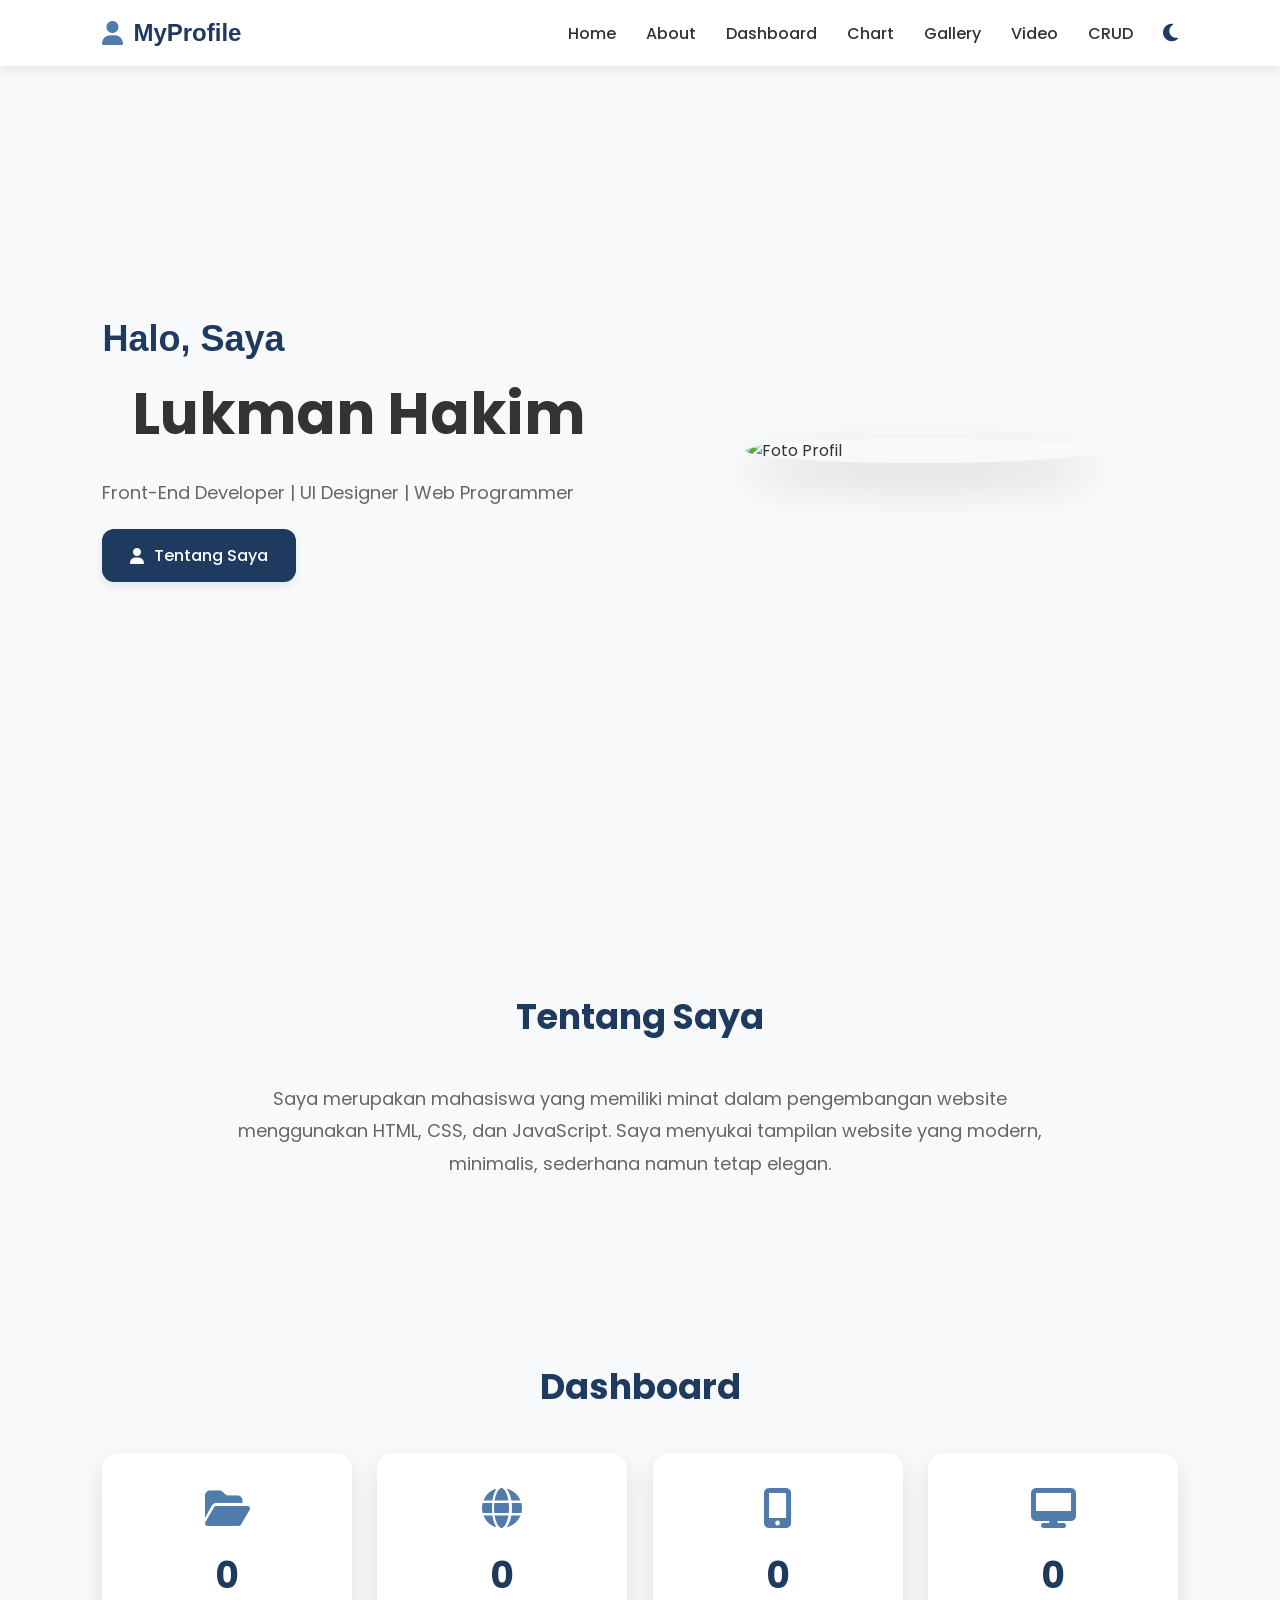
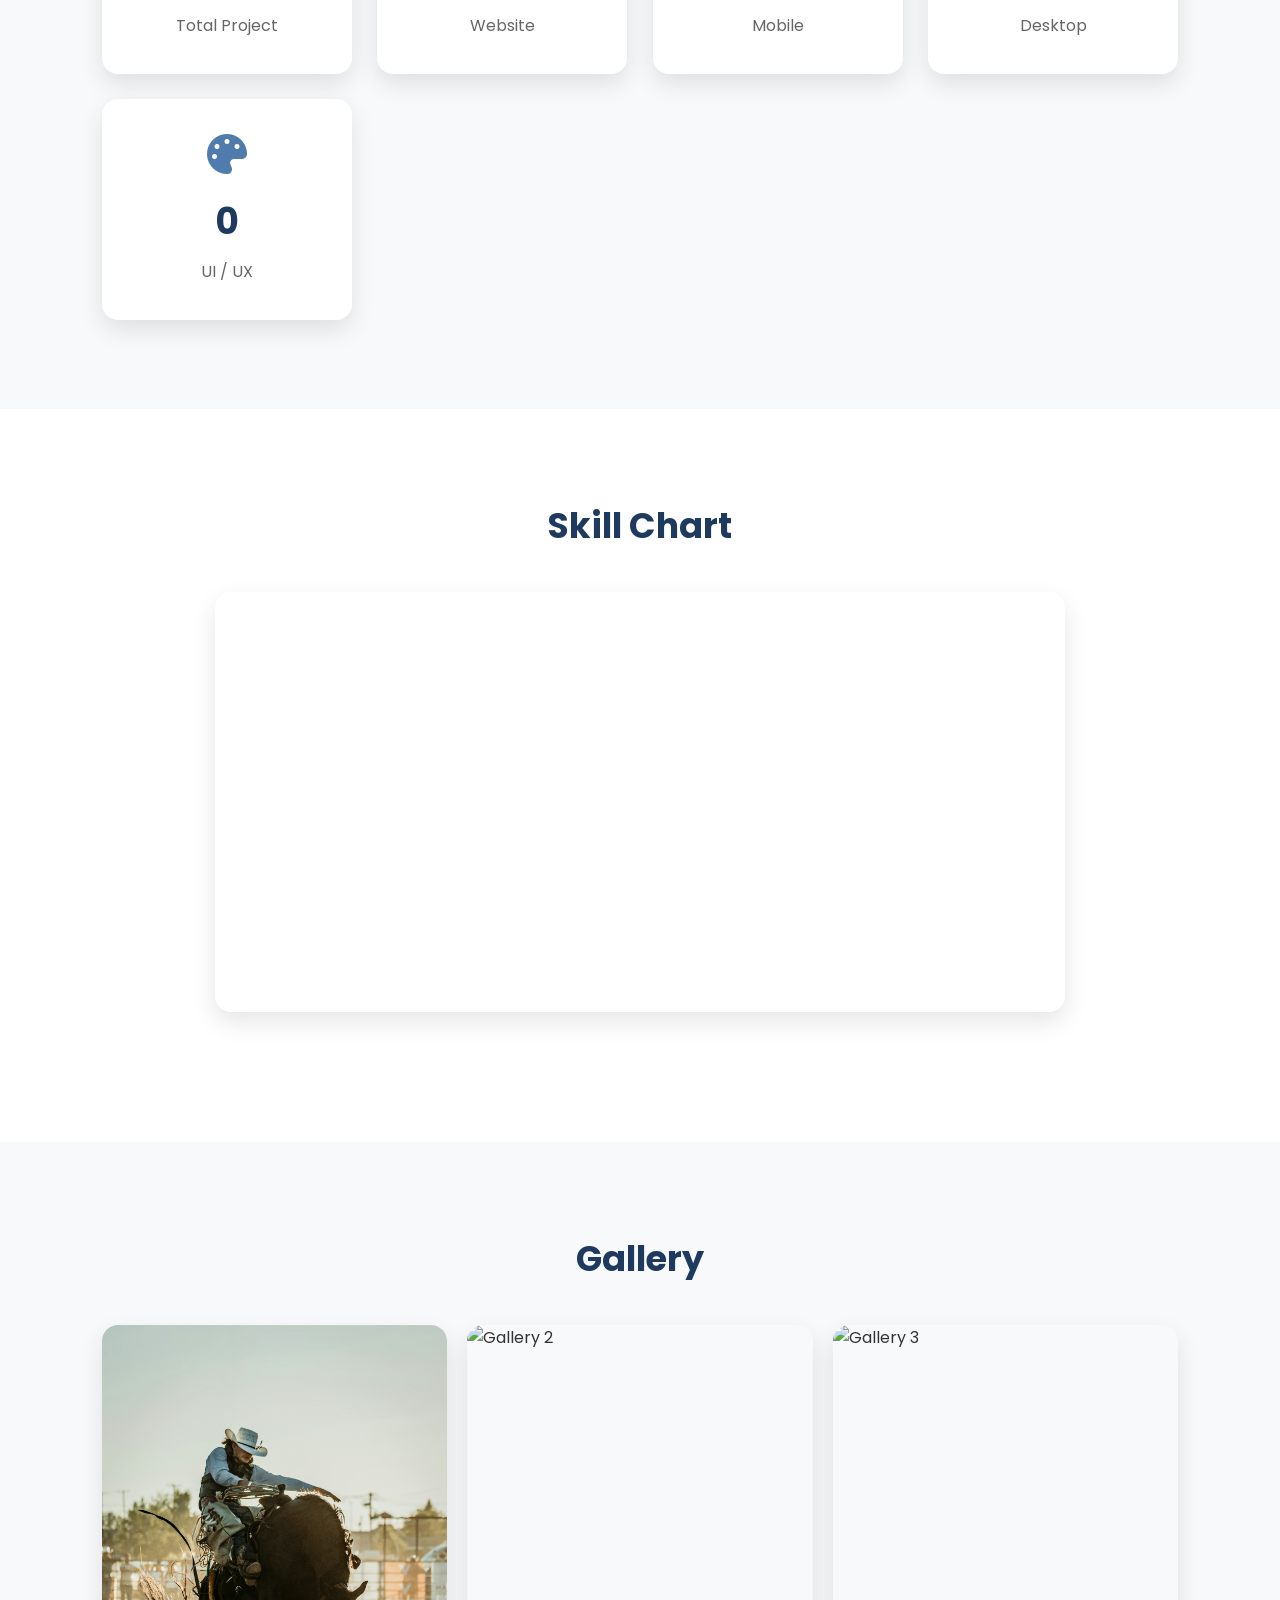
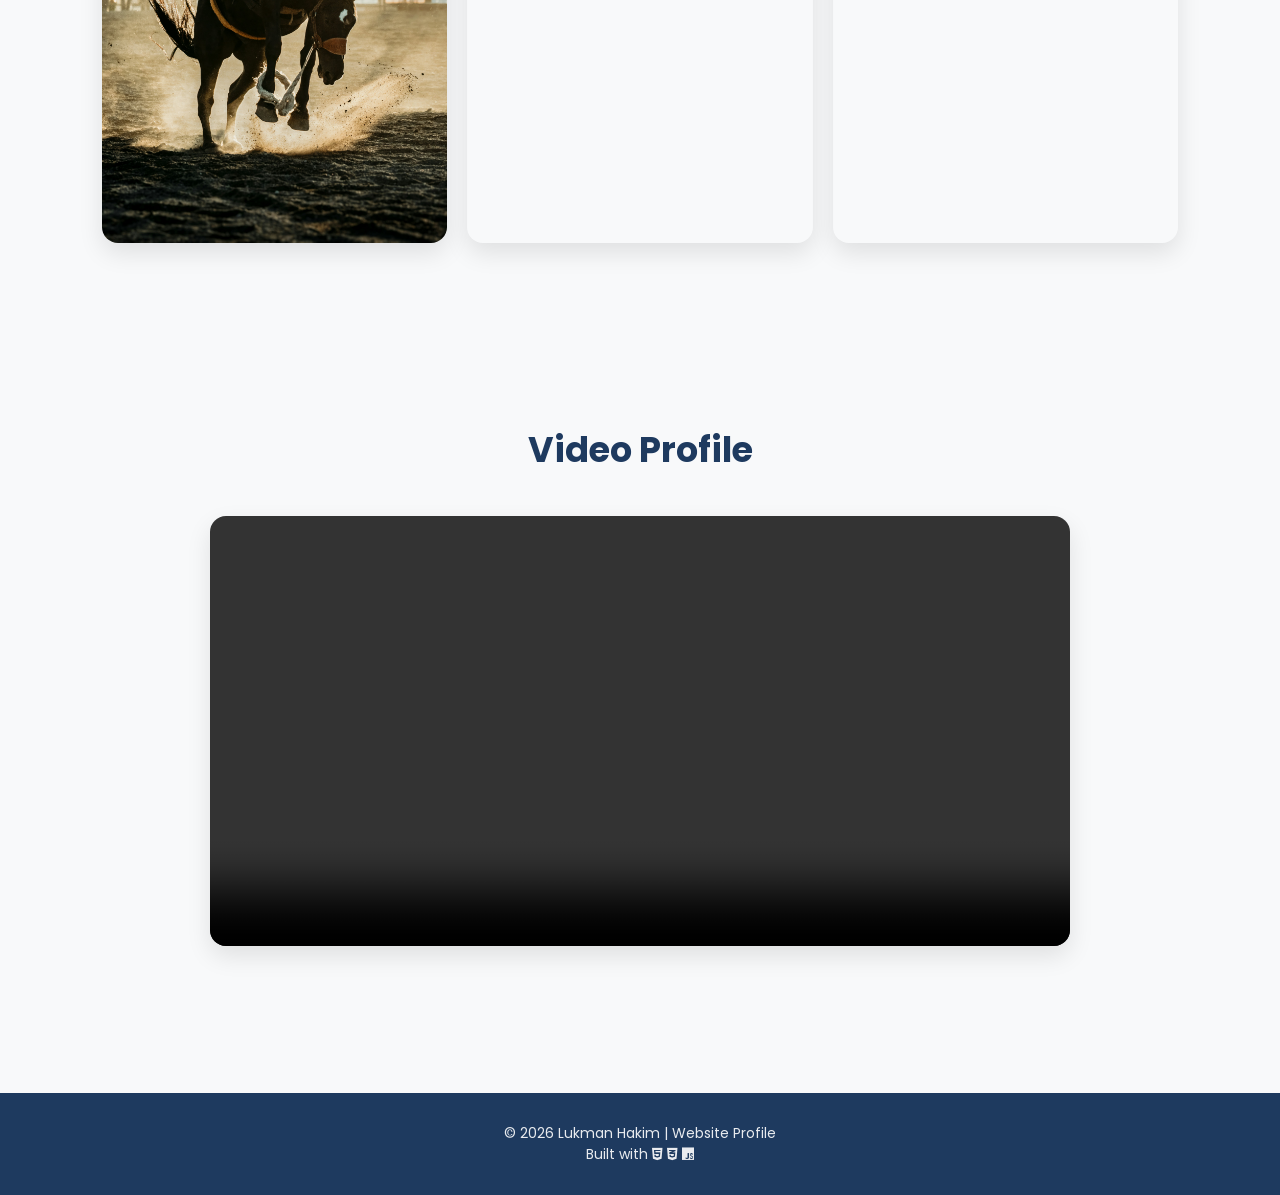
==== commit 357986d9: "perubahan 6(refactor file)" ====
--- a/index.html
+++ b/index.html
@@ -188,6 +188,15 @@
     <!-- Chart.js -->
     <script defer src="https://cdn.jsdelivr.net/npm/chart.js"></script>
 
+    <!-- Storage -->
+    <script defer src="js/storage.js"></script>
+
+    <!-- Theme -->
+    <script defer src="js/theme.js"></script>
+
+    <!-- Dashboard -->
+    <script defer src="js/dashboard.js"></script>
+
     <!-- Chart -->
     <script defer src="js/chart.js"></script>
 
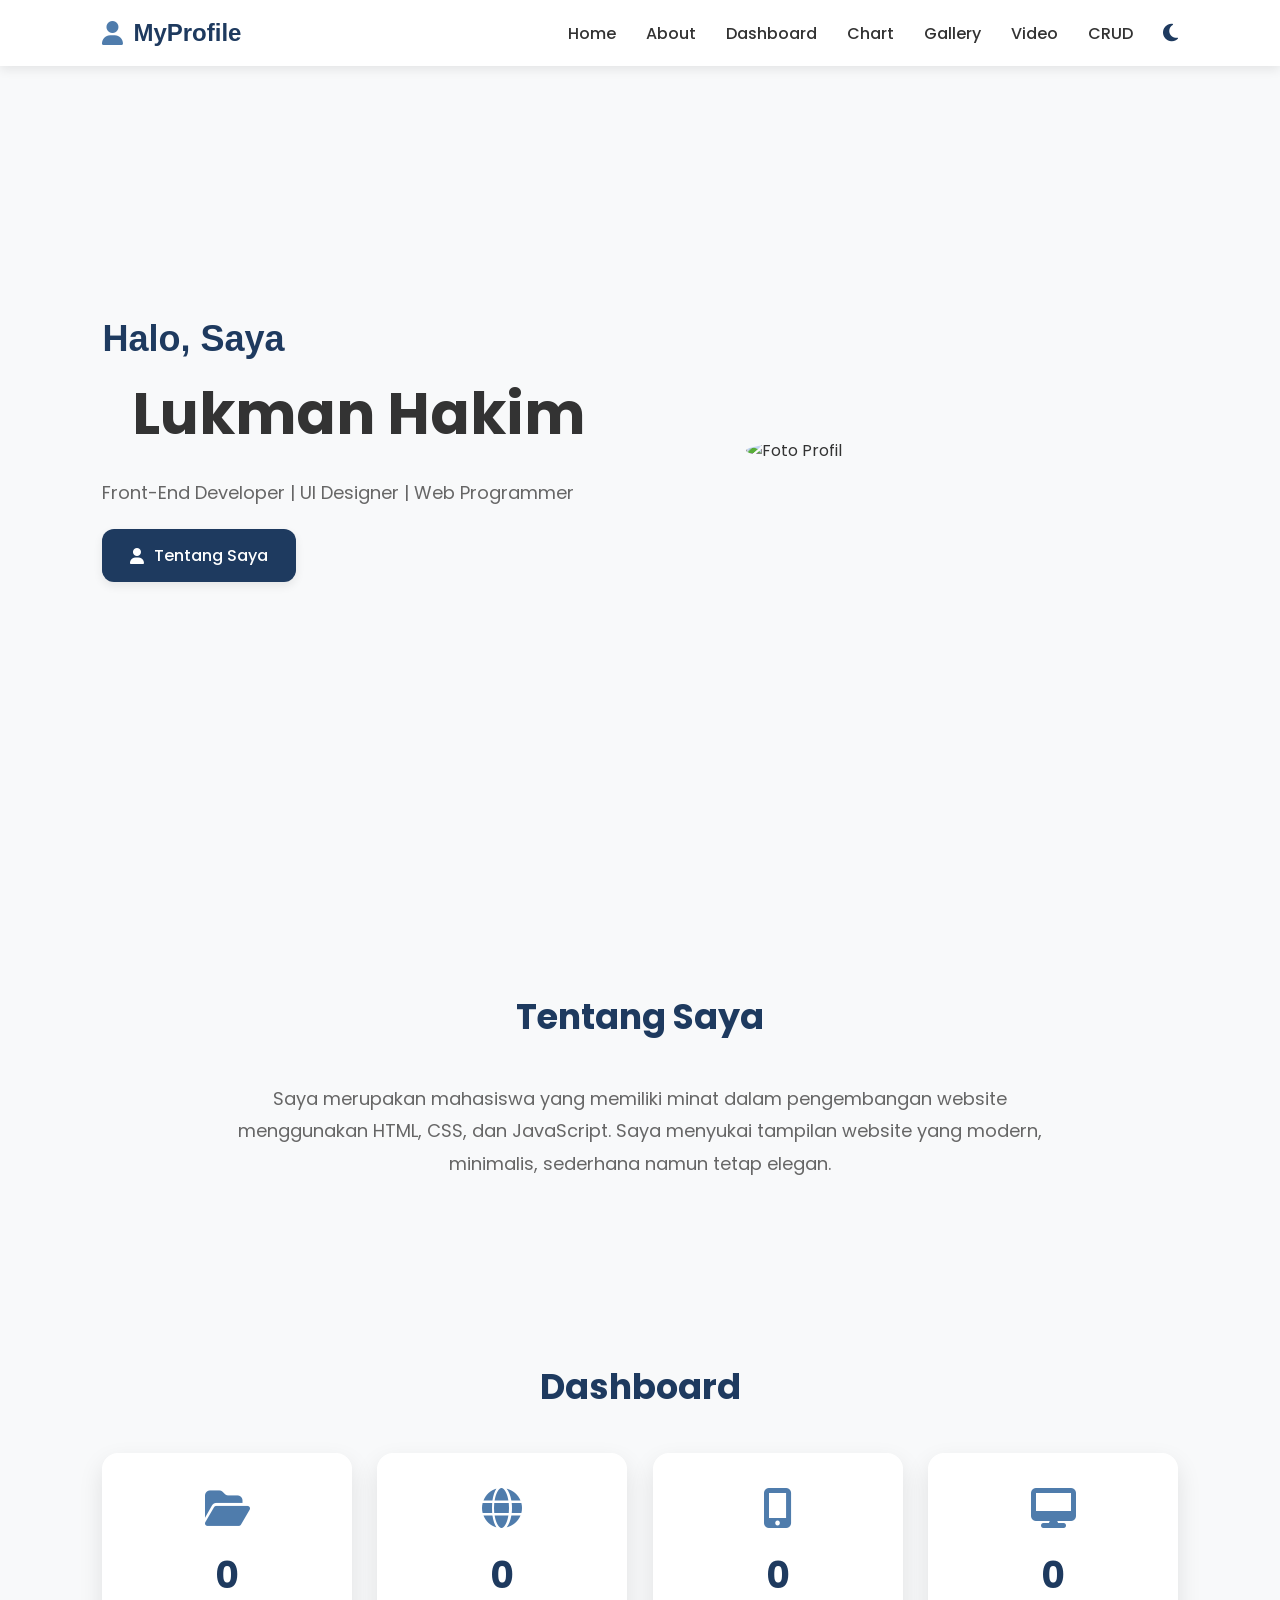
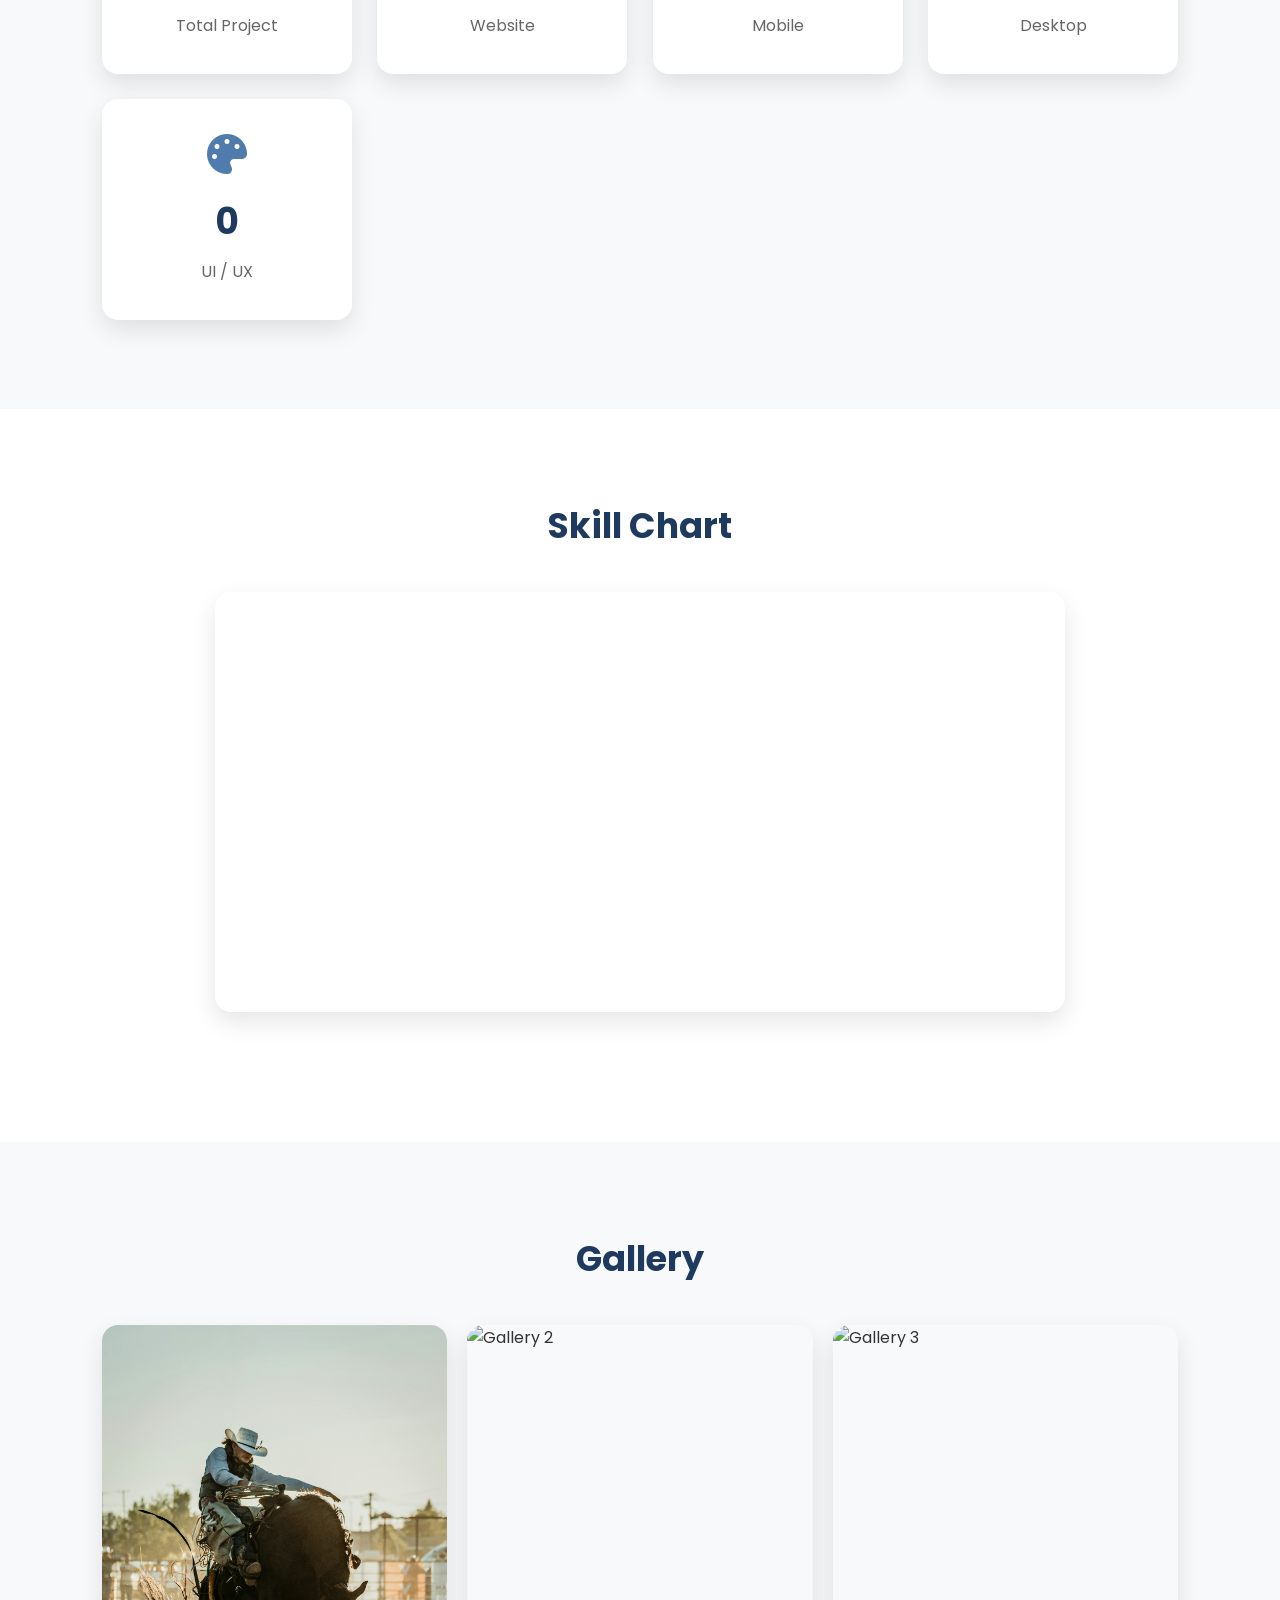
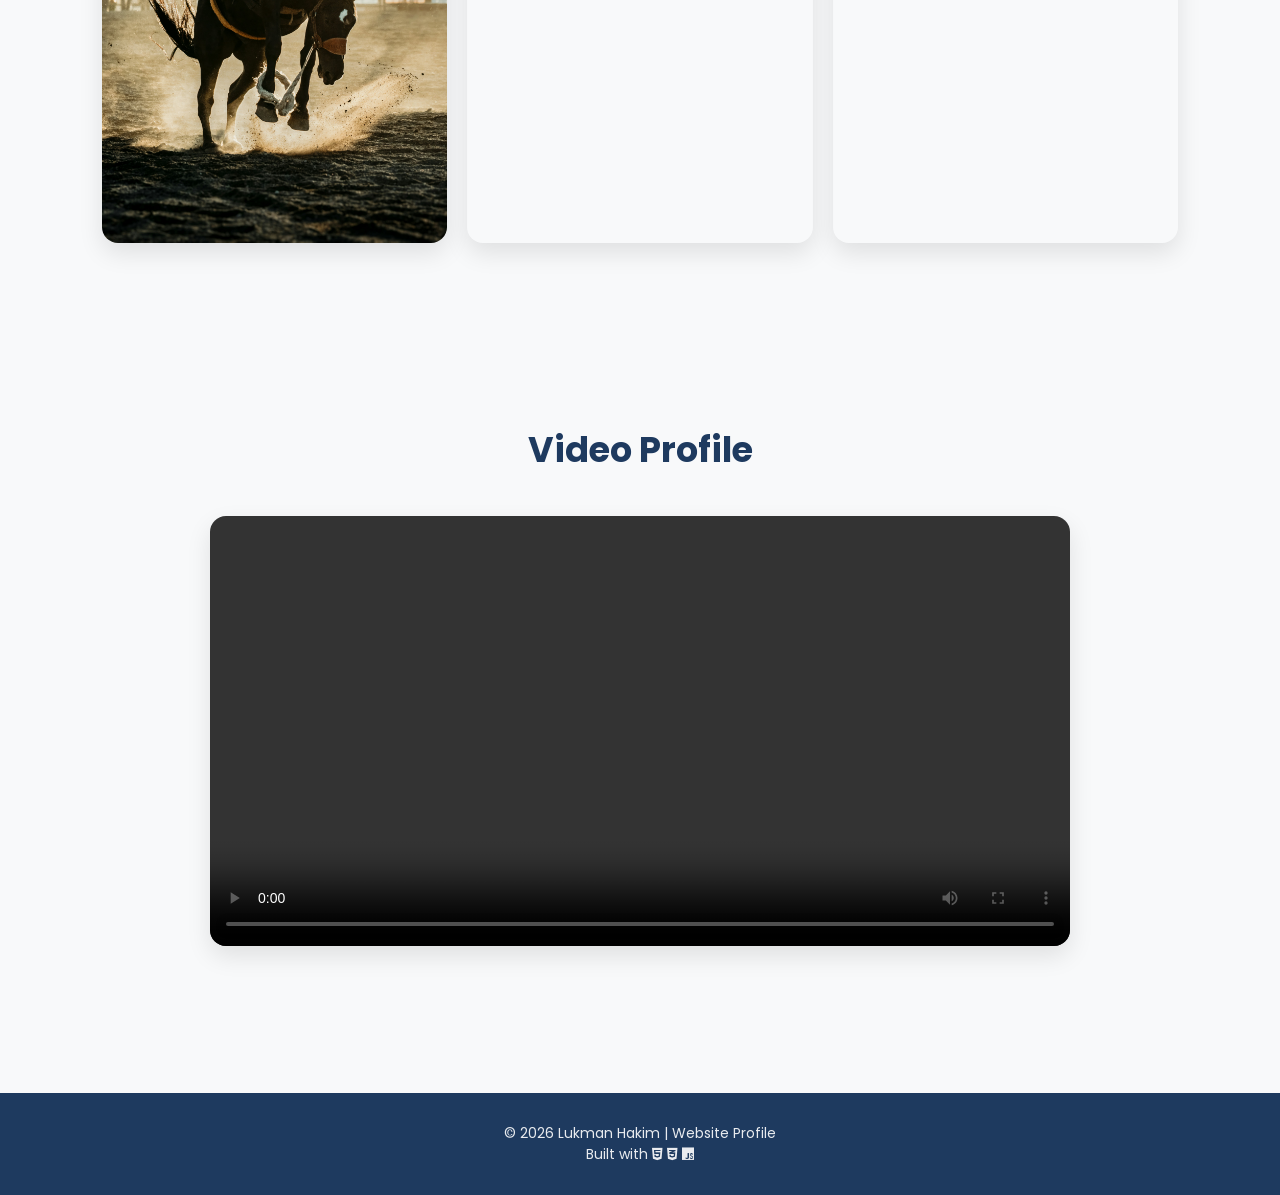
==== commit ba317b46: "perubahan 12(Scroll Progress)" ====
--- a/index.html
+++ b/index.html
@@ -23,6 +23,11 @@
   </head>
 
   <body>
+    <!-- Scroll Progress -->
+    <div class="scroll-progress">
+      <div id="progressBar"></div>
+    </div>
+
     <!-- ================= NAVBAR ================= -->
 
     <header>
@@ -200,6 +205,9 @@
     <!-- Chart -->
     <script defer src="js/chart.js"></script>
 
+    <!-- Scroll status -->
+    <script defer src="js/scroll.js"></script>
+
     <!-- App -->
     <script defer src="js/app.js"></script>
 
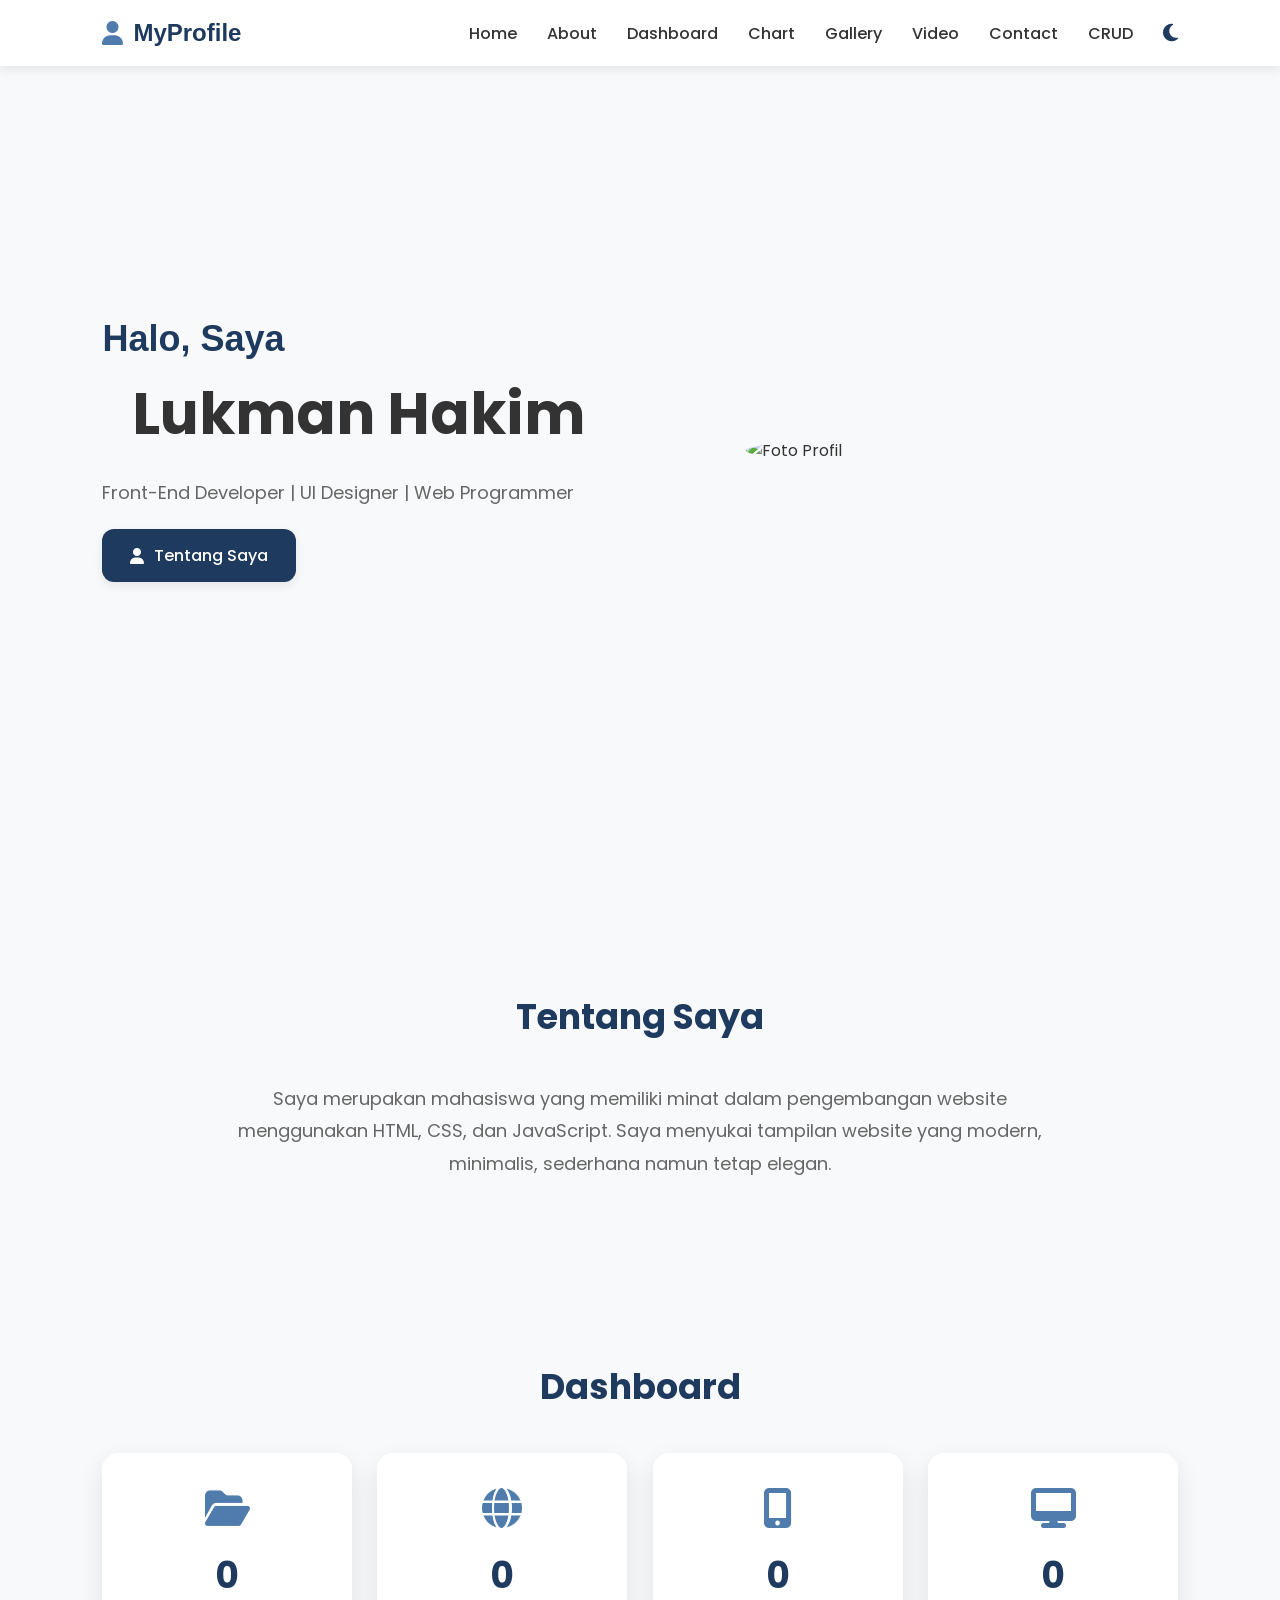
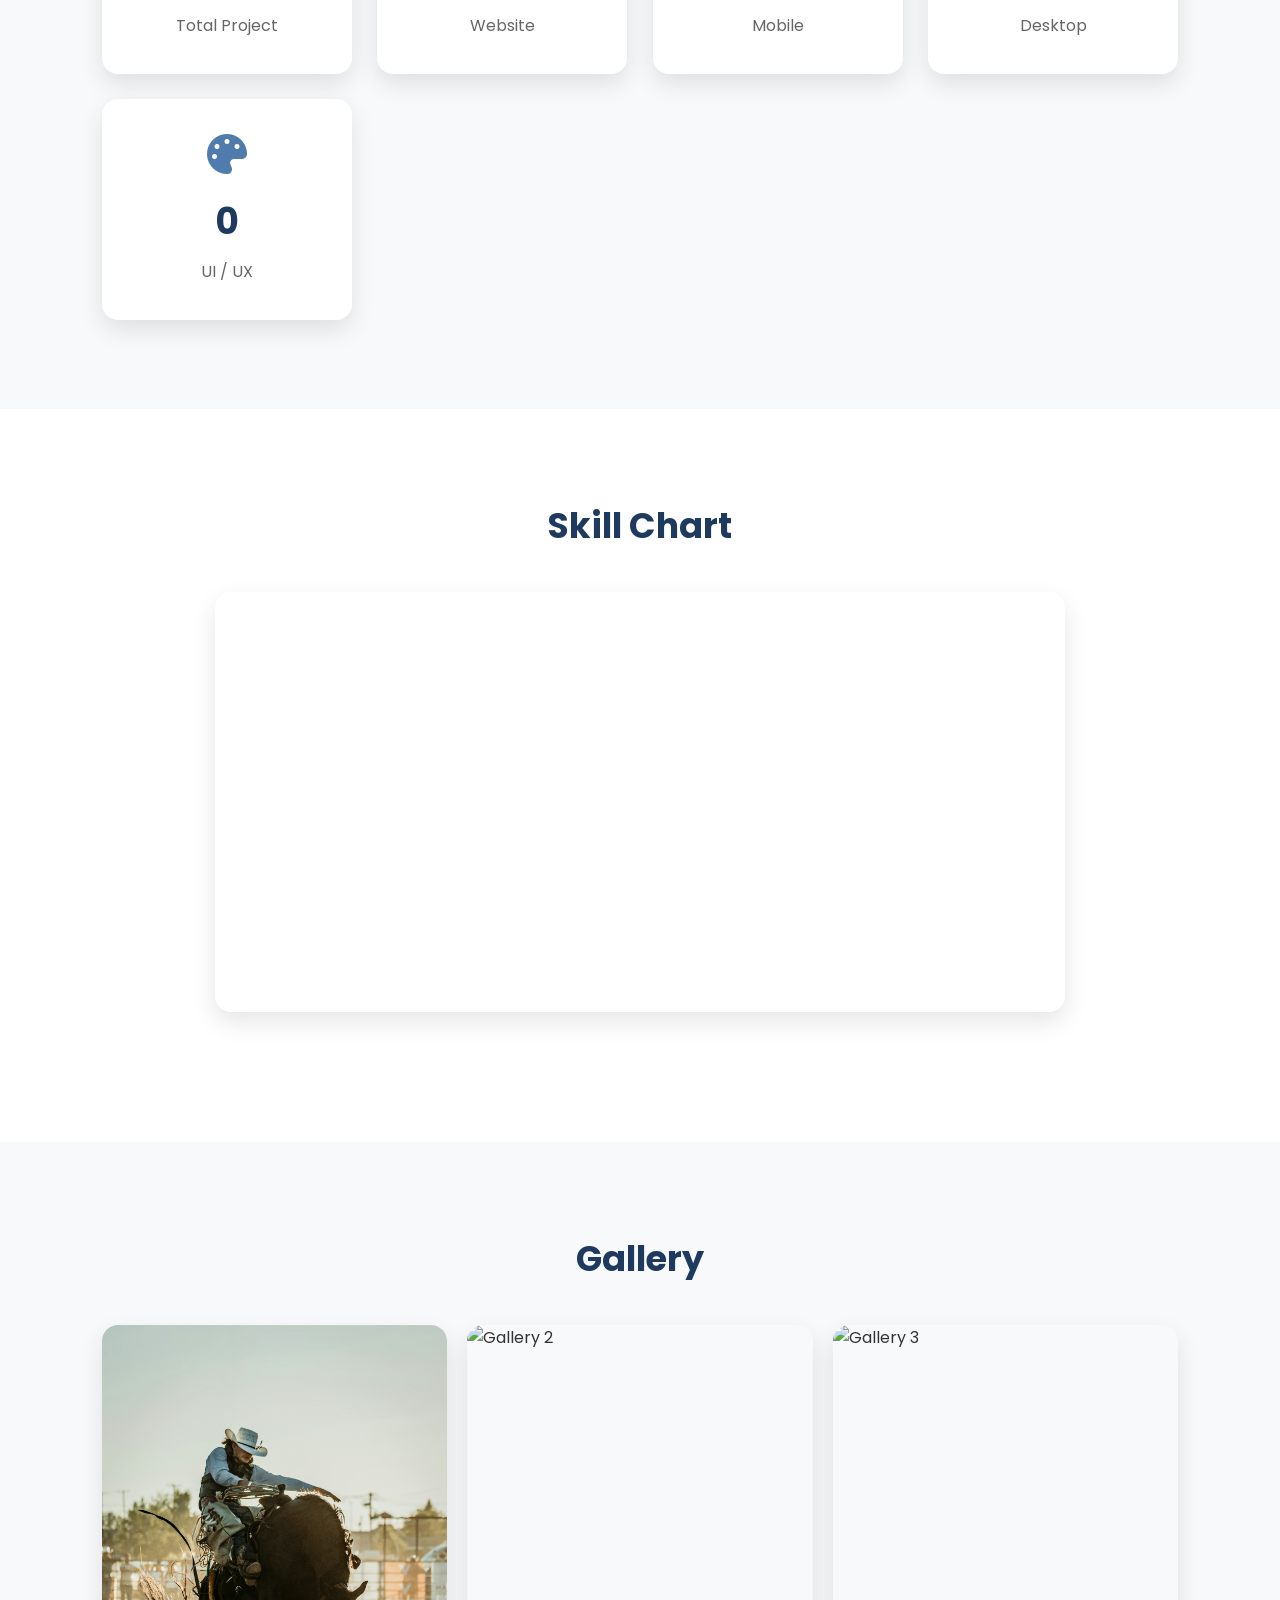
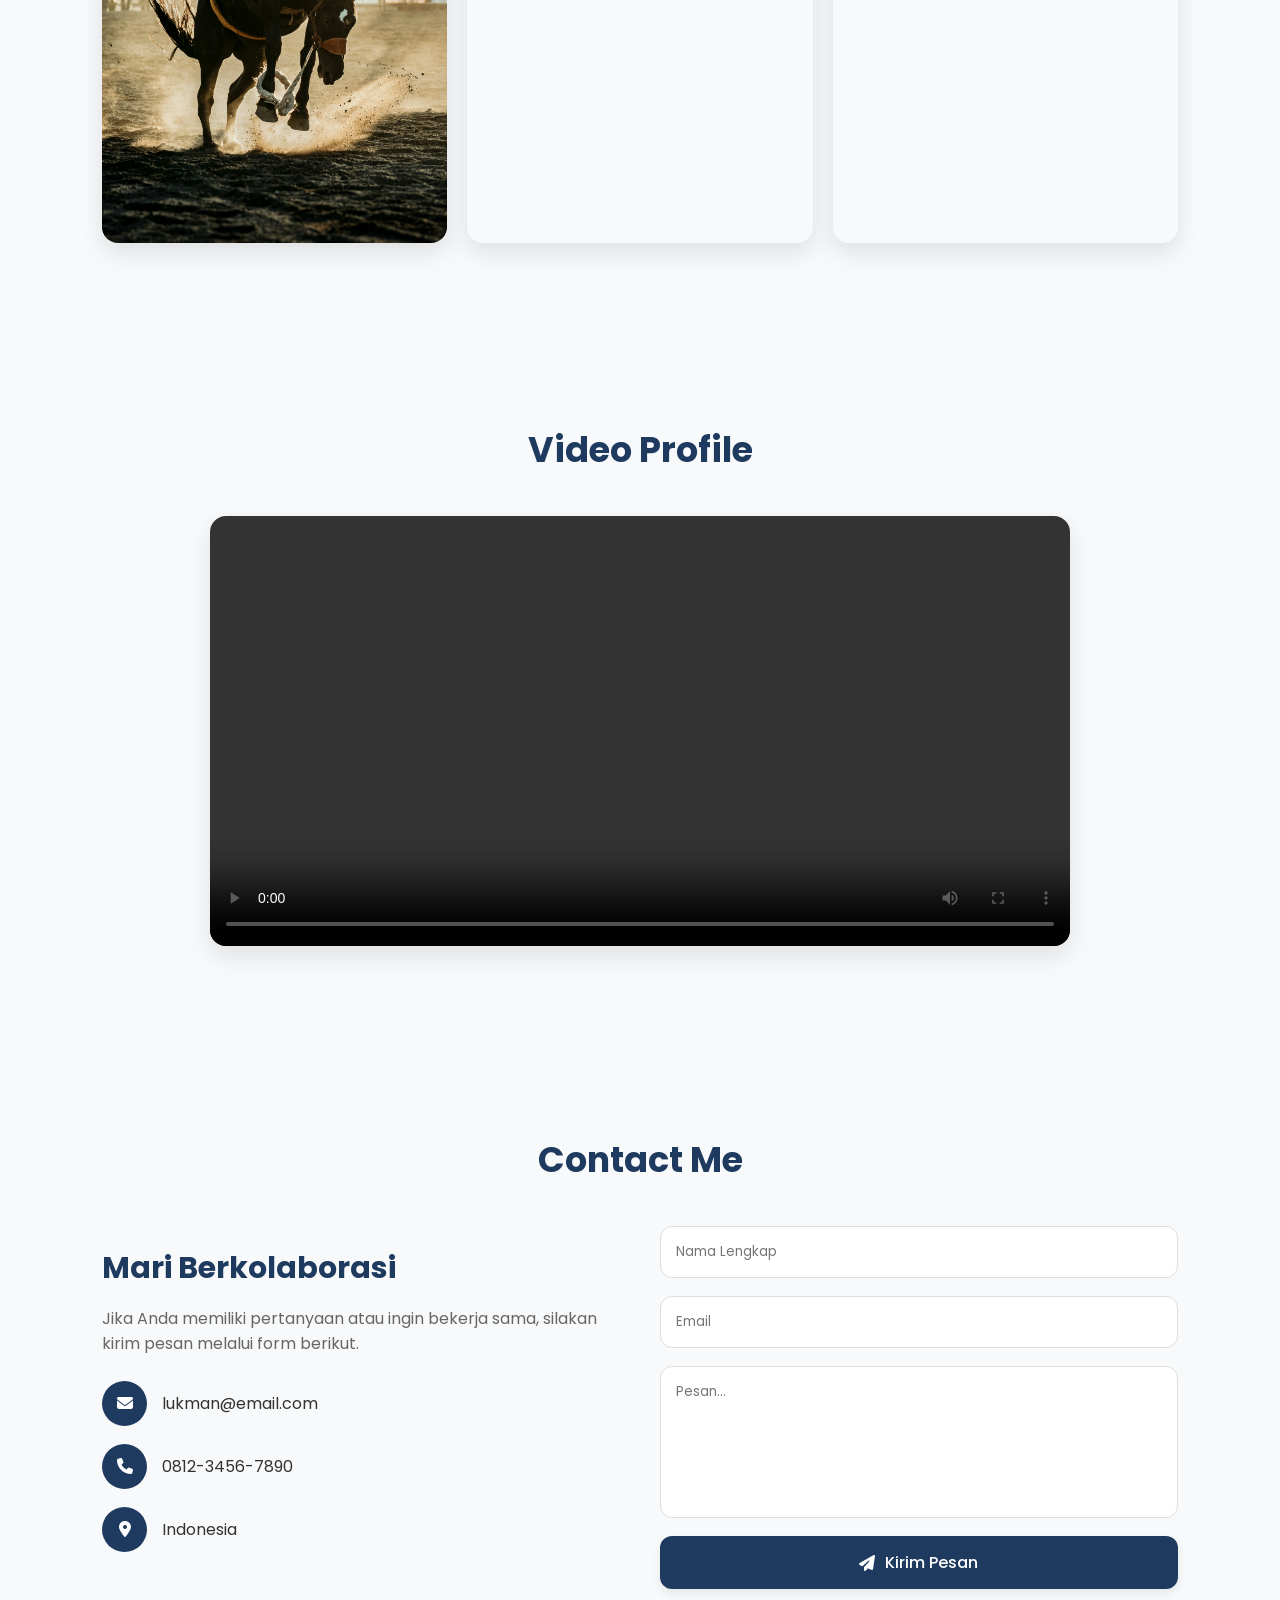
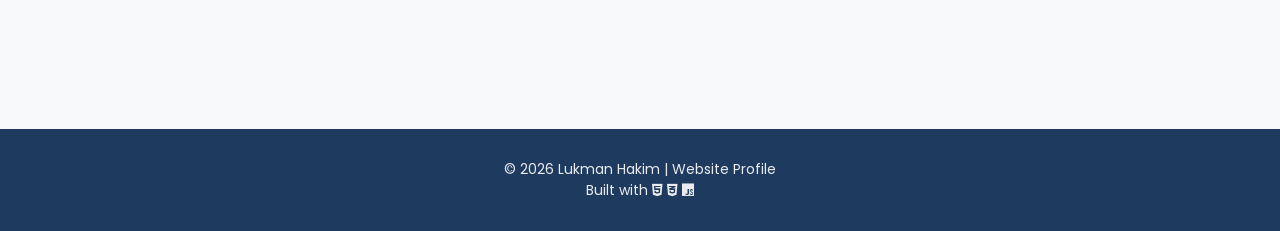
==== commit 4fa9322d: "perubahan 13(contact form)" ====
--- a/index.html
+++ b/index.html
@@ -51,6 +51,8 @@
           <li><a href="#gallery">Gallery</a></li>
 
           <li><a href="#video">Video</a></li>
+
+          <li><a href="#contact">Contact</a></li>
 
           <li><a href="crud.html">CRUD</a></li>
 
@@ -172,6 +174,48 @@
       </video>
     </section>
 
+    <!-- ================= CONTACT ================= -->
+
+    <section id="contact" class="contact" data-aos="fade-up">
+      <h2>Contact Me</h2>
+
+      <div class="contact-wrapper">
+        <div class="contact-info">
+          <h3>Mari Berkolaborasi</h3>
+
+          <p>Jika Anda memiliki pertanyaan atau ingin bekerja sama, silakan kirim pesan melalui form berikut.</p>
+
+          <div class="info-item">
+            <i class="fa-solid fa-envelope"></i>
+            <span>lukman@email.com</span>
+          </div>
+
+          <div class="info-item">
+            <i class="fa-solid fa-phone"></i>
+            <span>0812-3456-7890</span>
+          </div>
+
+          <div class="info-item">
+            <i class="fa-solid fa-location-dot"></i>
+            <span>Indonesia</span>
+          </div>
+        </div>
+
+        <form id="contactForm">
+          <input type="text" id="name" placeholder="Nama Lengkap" required />
+
+          <input type="email" id="email" placeholder="Email" required />
+
+          <textarea id="message" rows="6" placeholder="Pesan..." required></textarea>
+
+          <button type="submit" class="btn">
+            <i class="fa-solid fa-paper-plane"></i>
+            Kirim Pesan
+          </button>
+        </form>
+      </div>
+    </section>
+
     <!-- ================= FOOTER ================= -->
 
     <footer>
@@ -205,8 +249,11 @@
     <!-- Chart -->
     <script defer src="js/chart.js"></script>
 
-    <!-- Scroll status -->
+    <!-- Scroll Progress -->
     <script defer src="js/scroll.js"></script>
+
+    <!-- Contact -->
+    <script defer src="js/contact.js"></script>
 
     <!-- App -->
     <script defer src="js/app.js"></script>
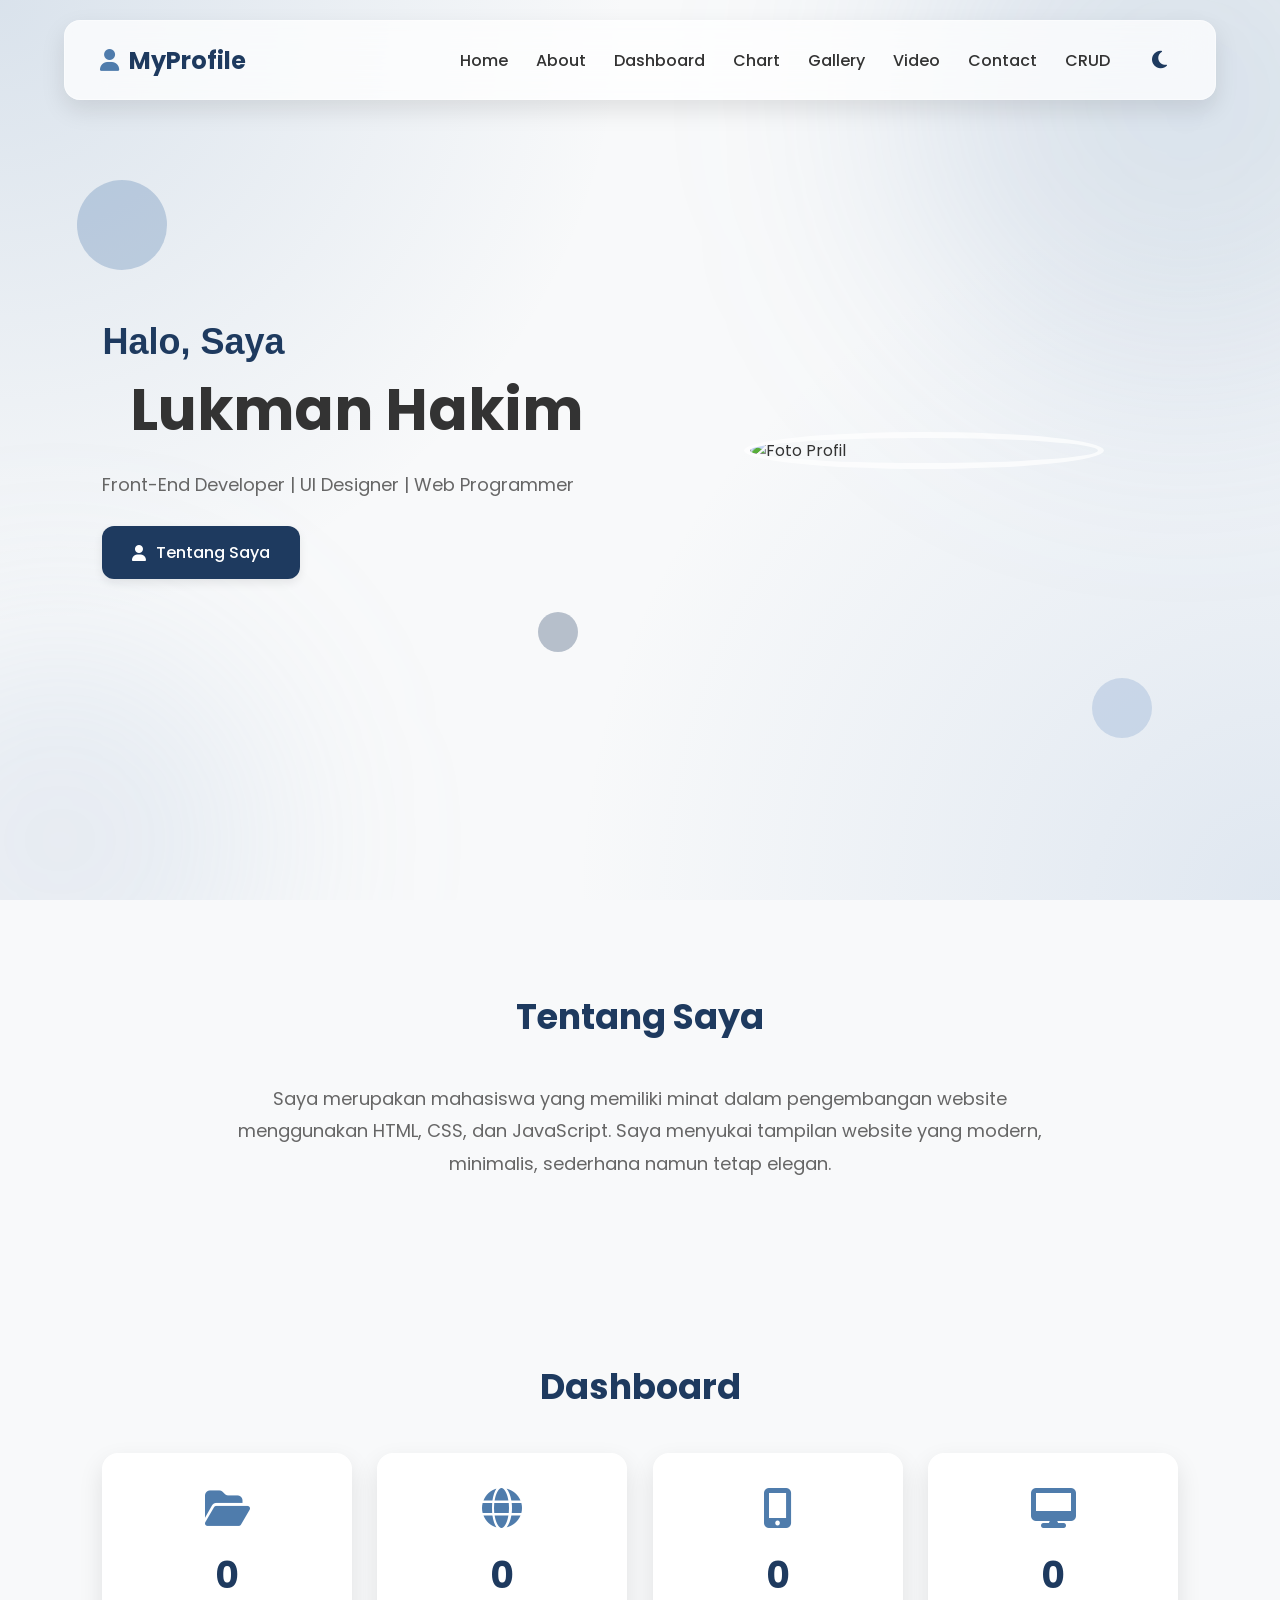
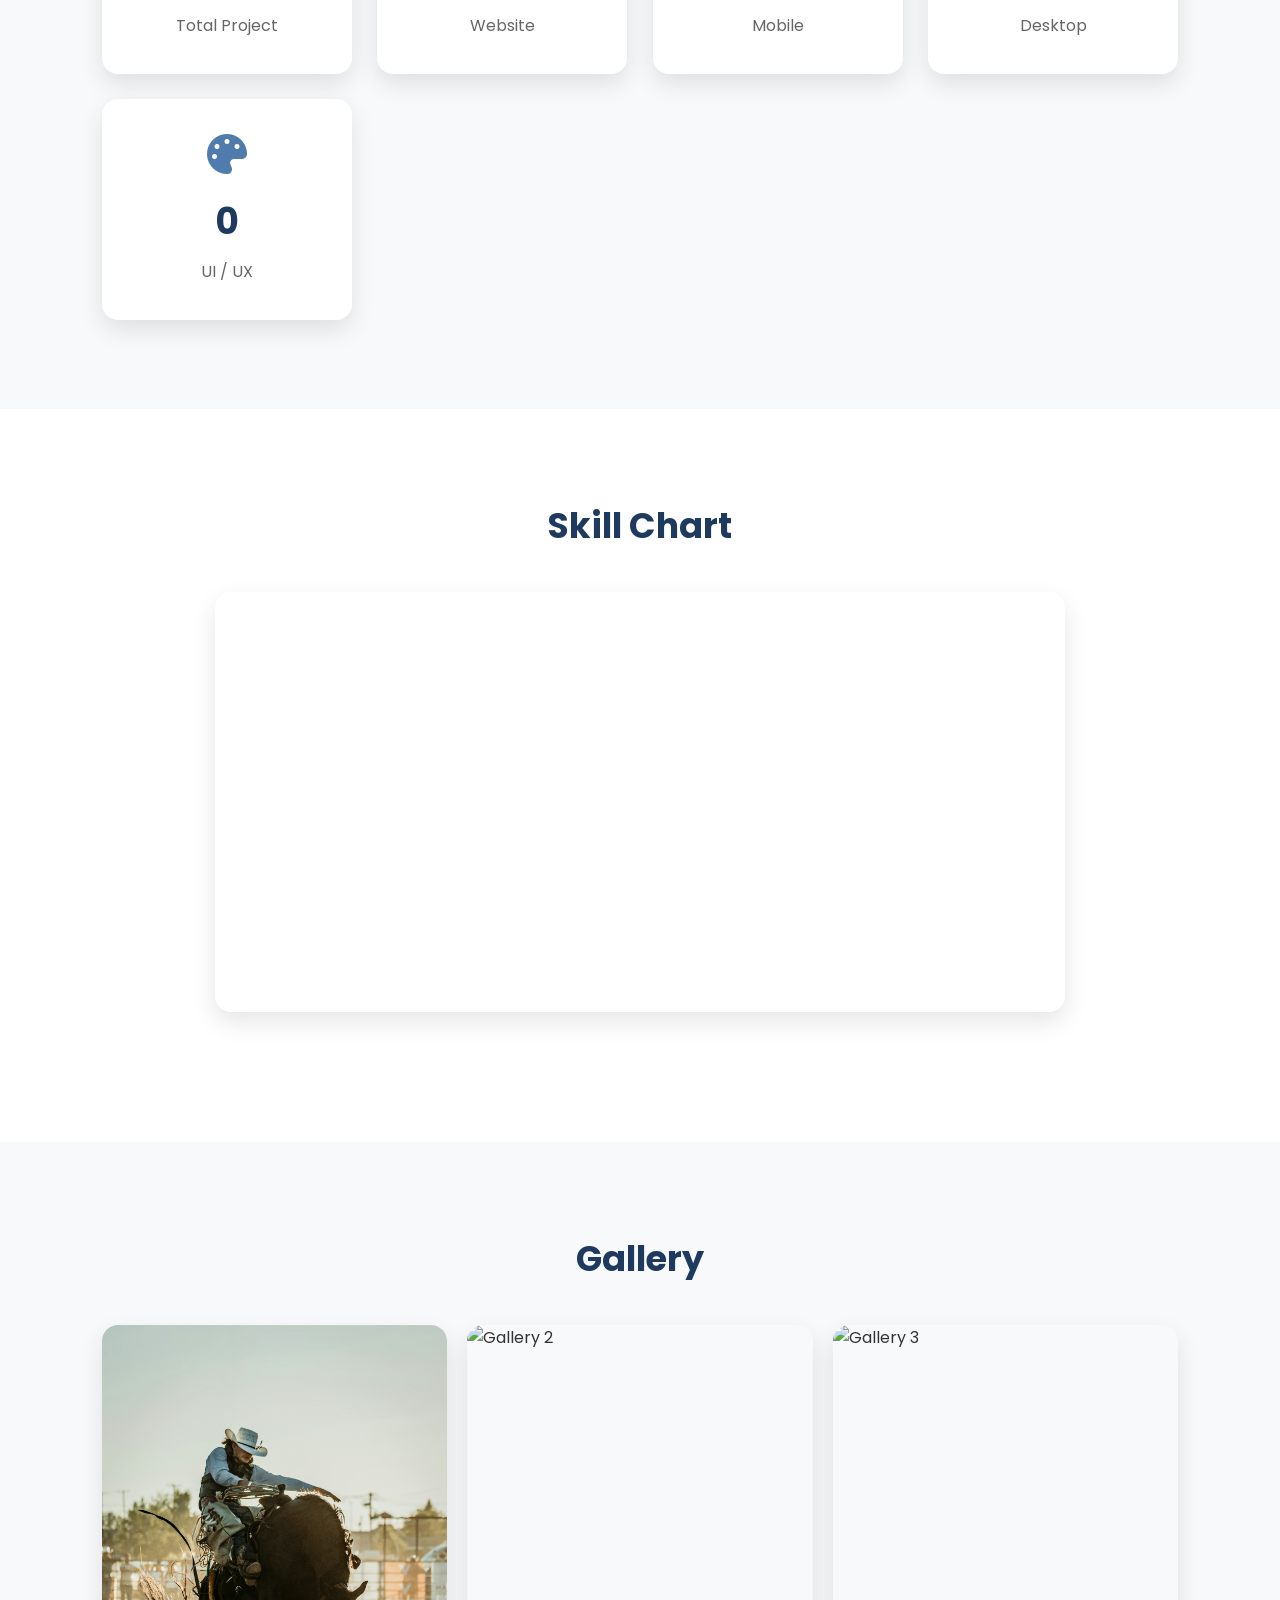
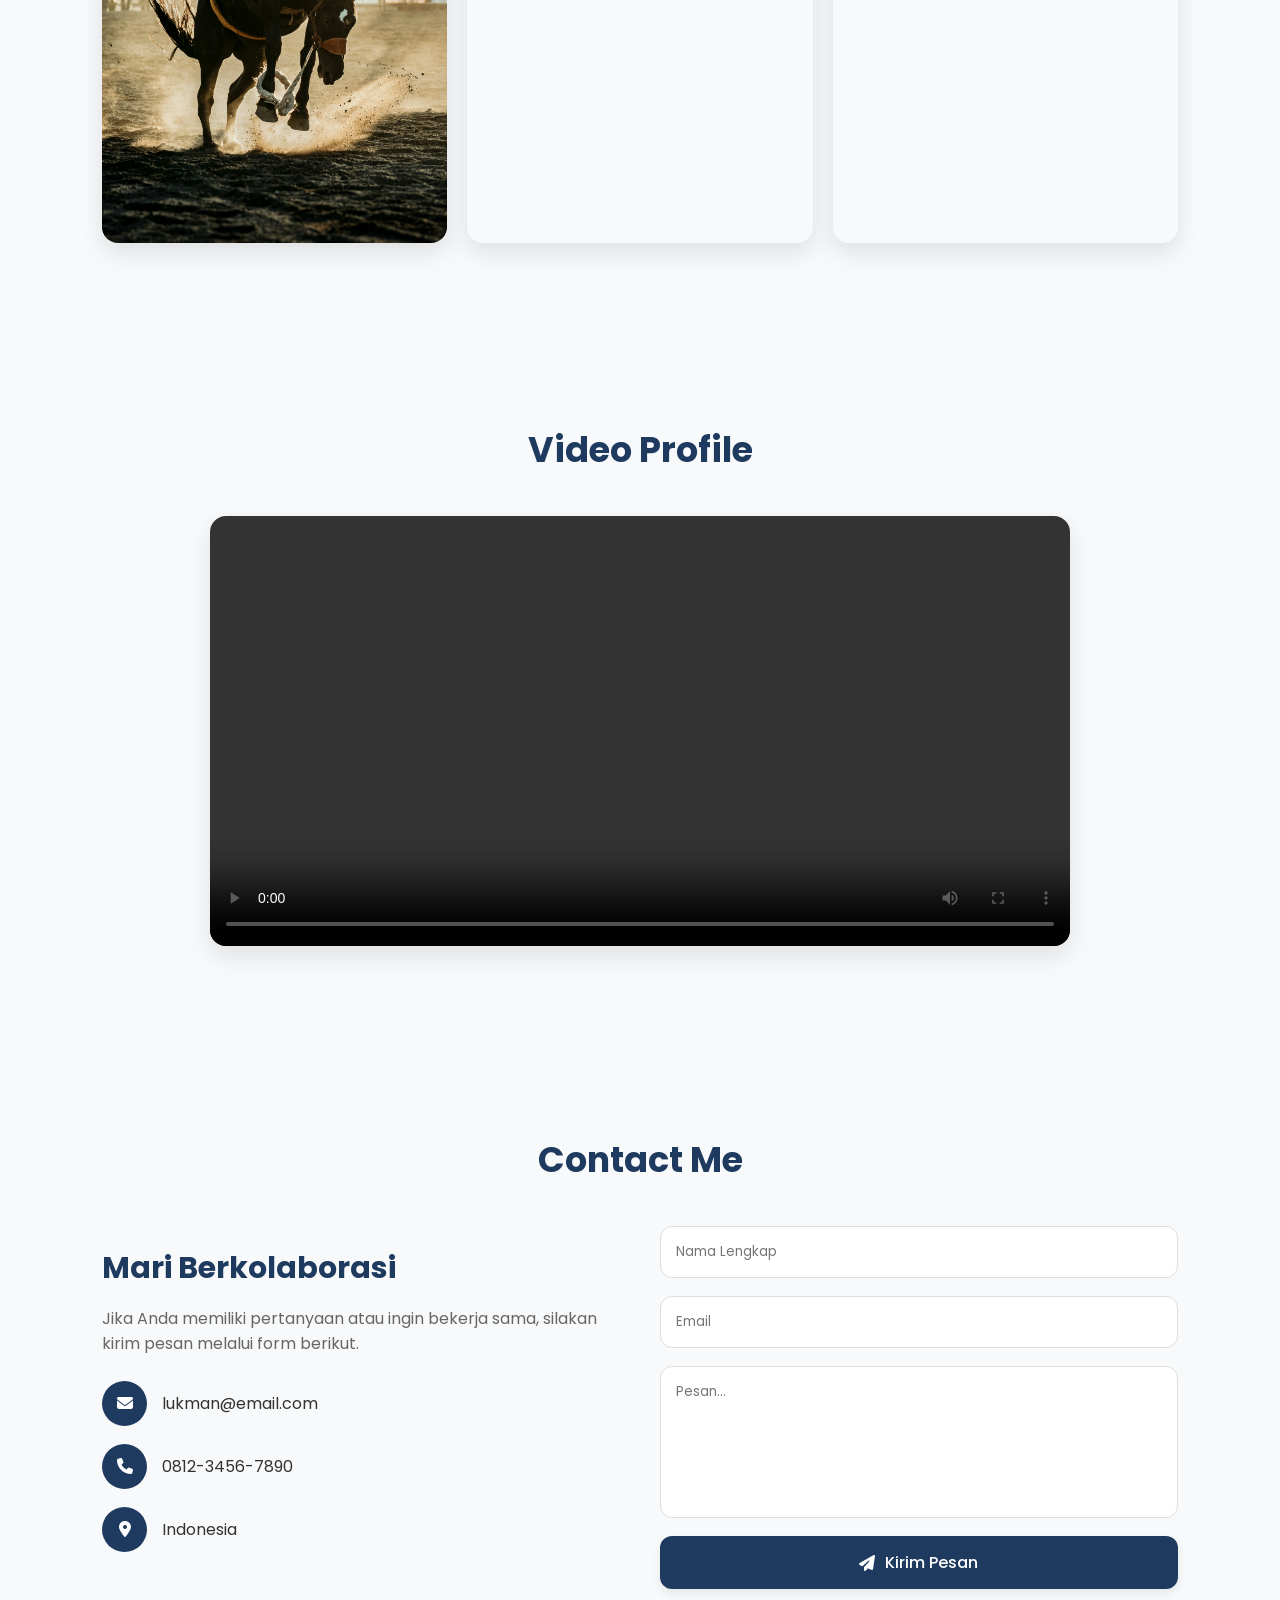
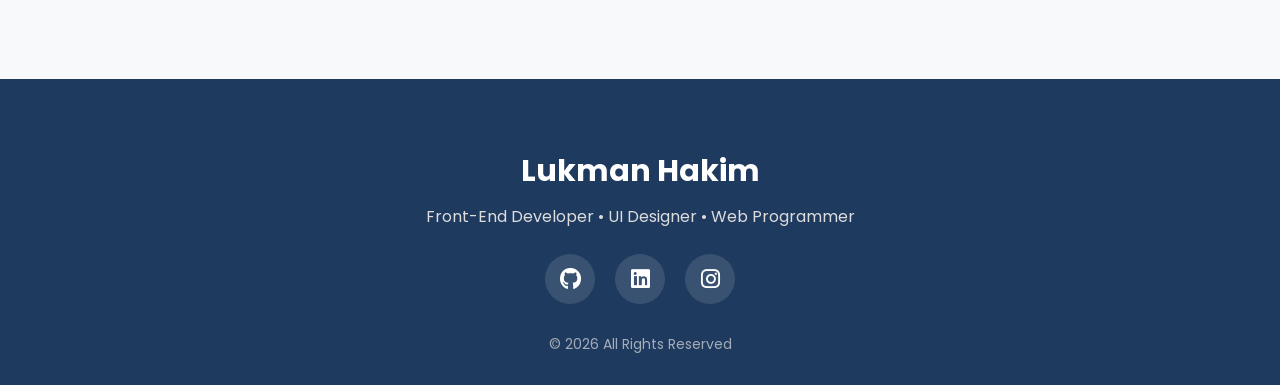
==== commit 5d9a53a0: "perubahan 14(upgrade UI)" ====
--- a/index.html
+++ b/index.html
@@ -68,6 +68,9 @@
     <!-- ================= HERO ================= -->
 
     <section id="home" class="hero">
+      <div class="shape shape1"></div>
+      <div class="shape shape2"></div>
+      <div class="shape shape3"></div>
       <div class="hero-text" data-aos="fade-right">
         <h1>
           Halo,
@@ -219,17 +222,21 @@
     <!-- ================= FOOTER ================= -->
 
     <footer>
-      <p>© 2026 Lukman Hakim | Website Profile</p>
-
-      <p>
-        Built with
-
-        <i class="fa-brands fa-html5"></i>
-
-        <i class="fa-brands fa-css3-alt"></i>
-
-        <i class="fa-brands fa-js"></i>
-      </p>
+      <div class="footer-content">
+        <h3>Lukman Hakim</h3>
+
+        <p>Front-End Developer • UI Designer • Web Programmer</p>
+
+        <div class="social">
+          <a href="#"><i class="fab fa-github"></i></a>
+
+          <a href="#"><i class="fab fa-linkedin"></i></a>
+
+          <a href="#"><i class="fab fa-instagram"></i></a>
+        </div>
+
+        <p class="copyright">© 2026 All Rights Reserved</p>
+      </div>
     </footer>
 
     <!-- ================= JAVASCRIPT ================= -->
